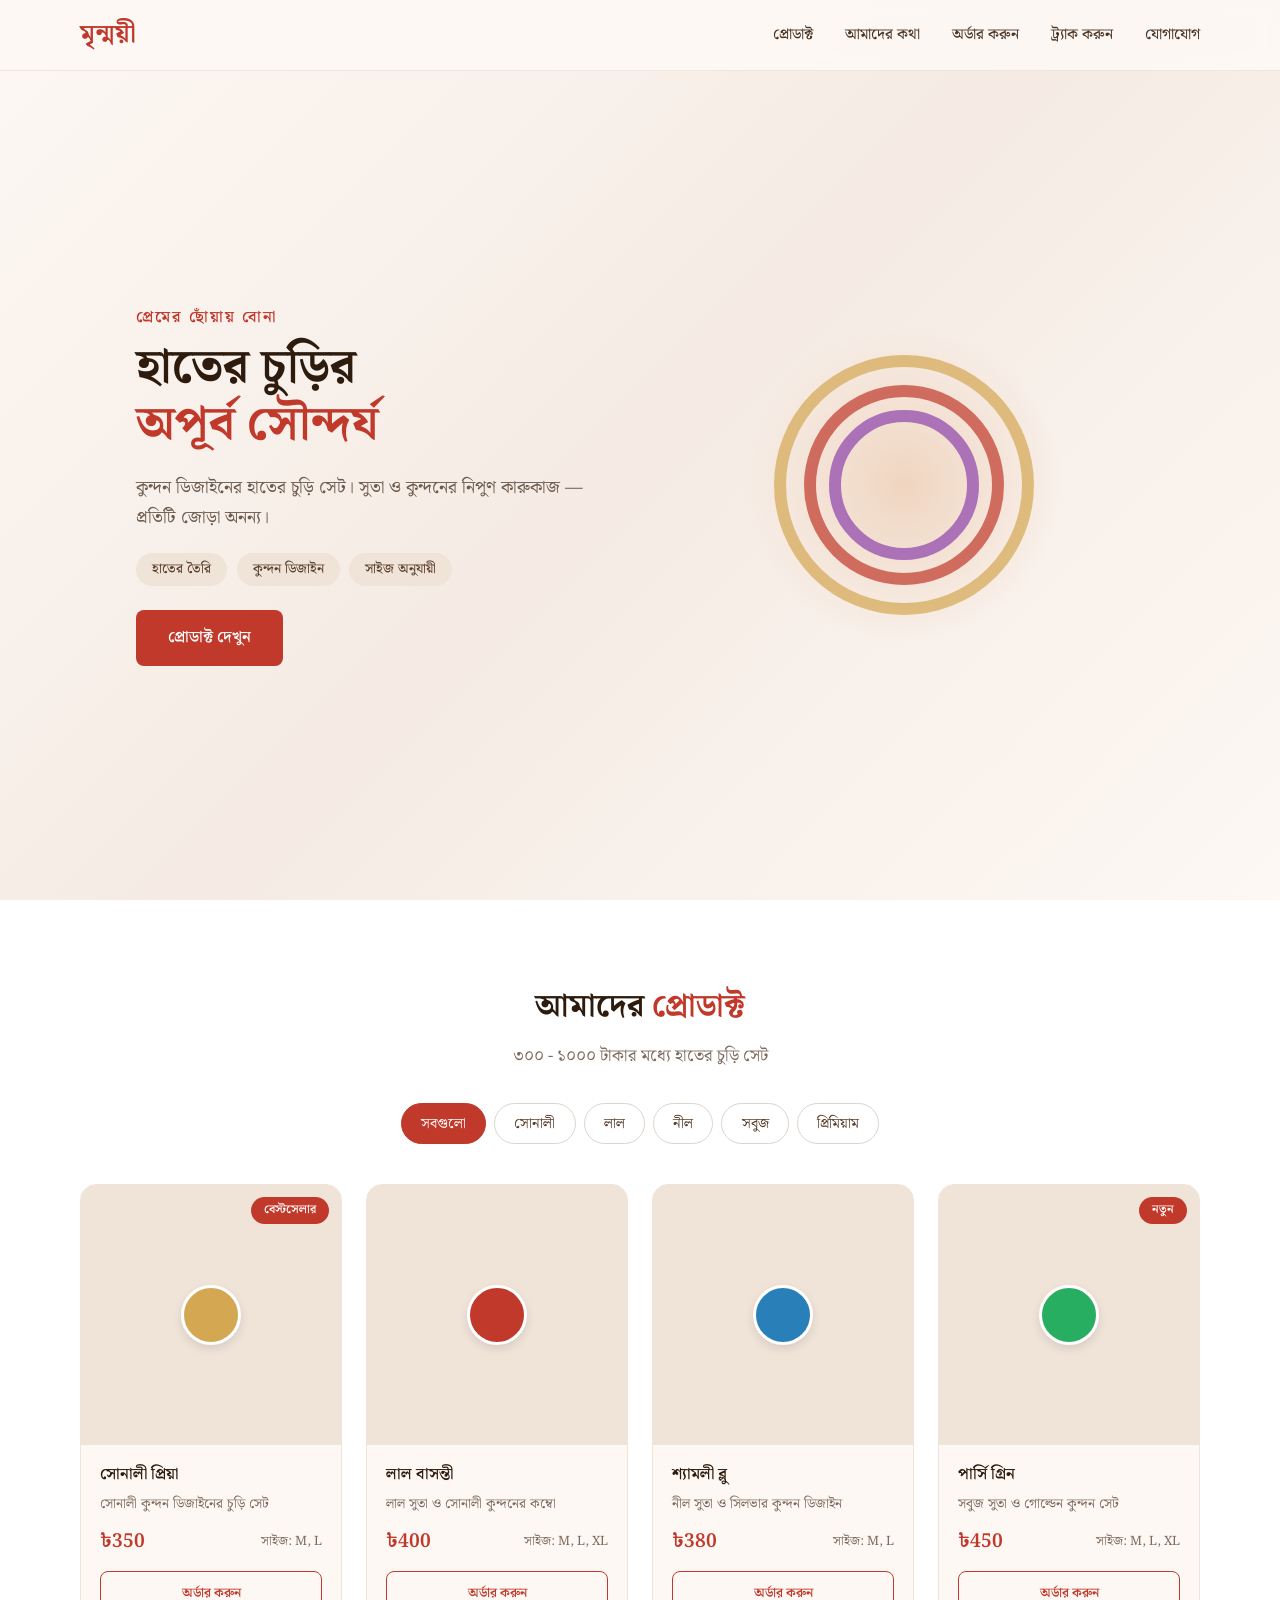
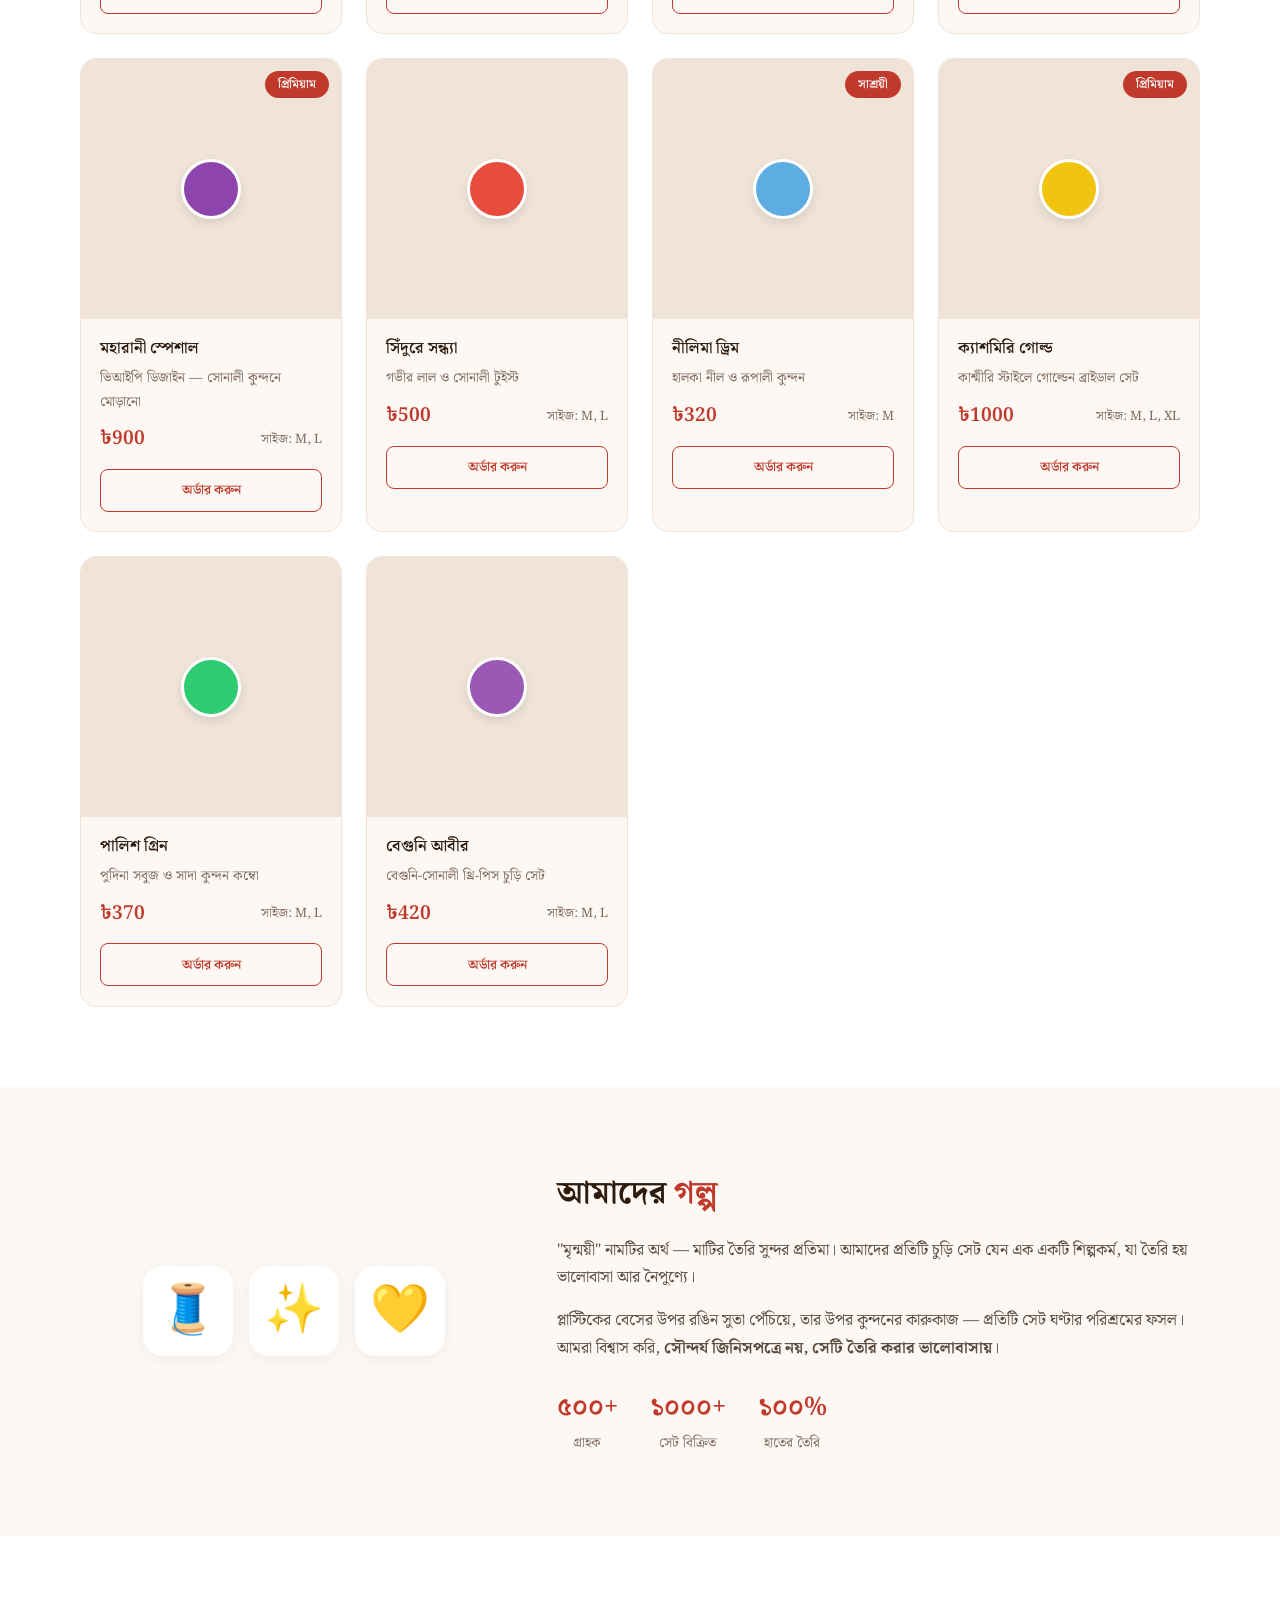
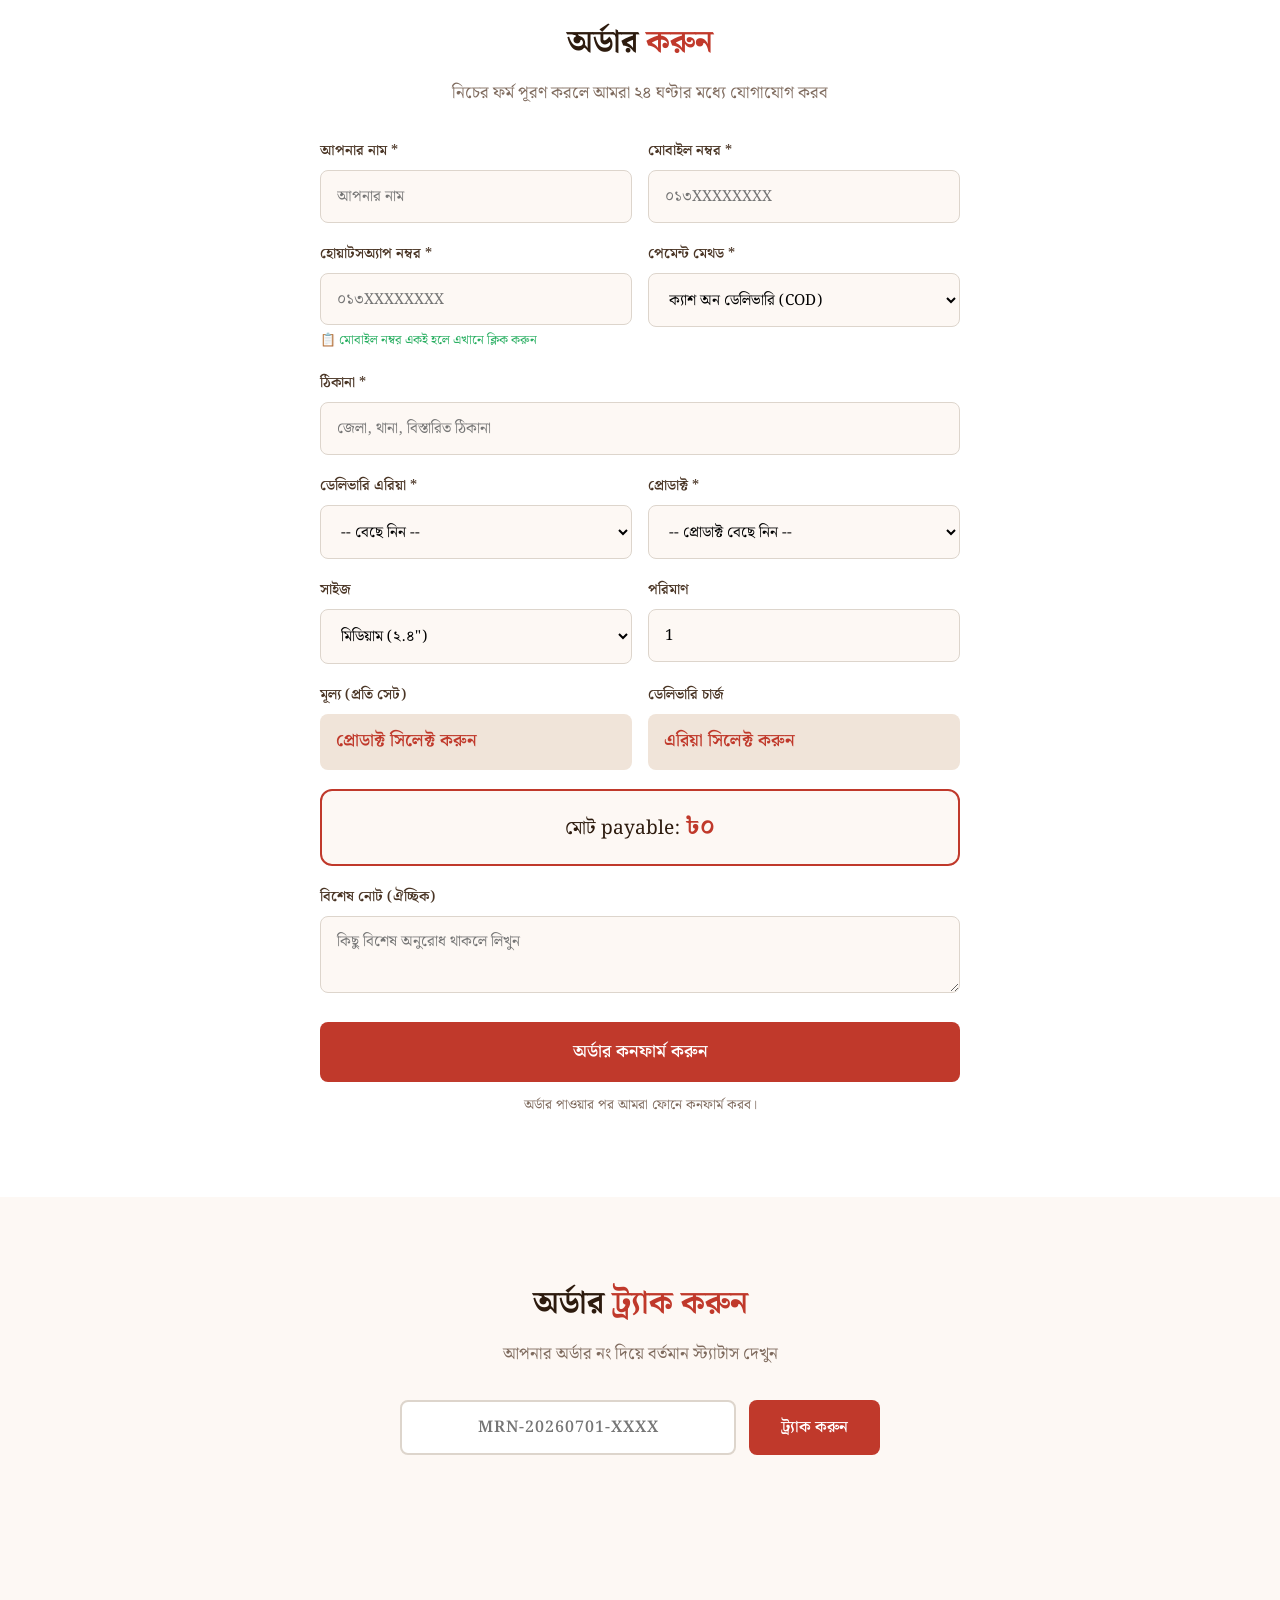
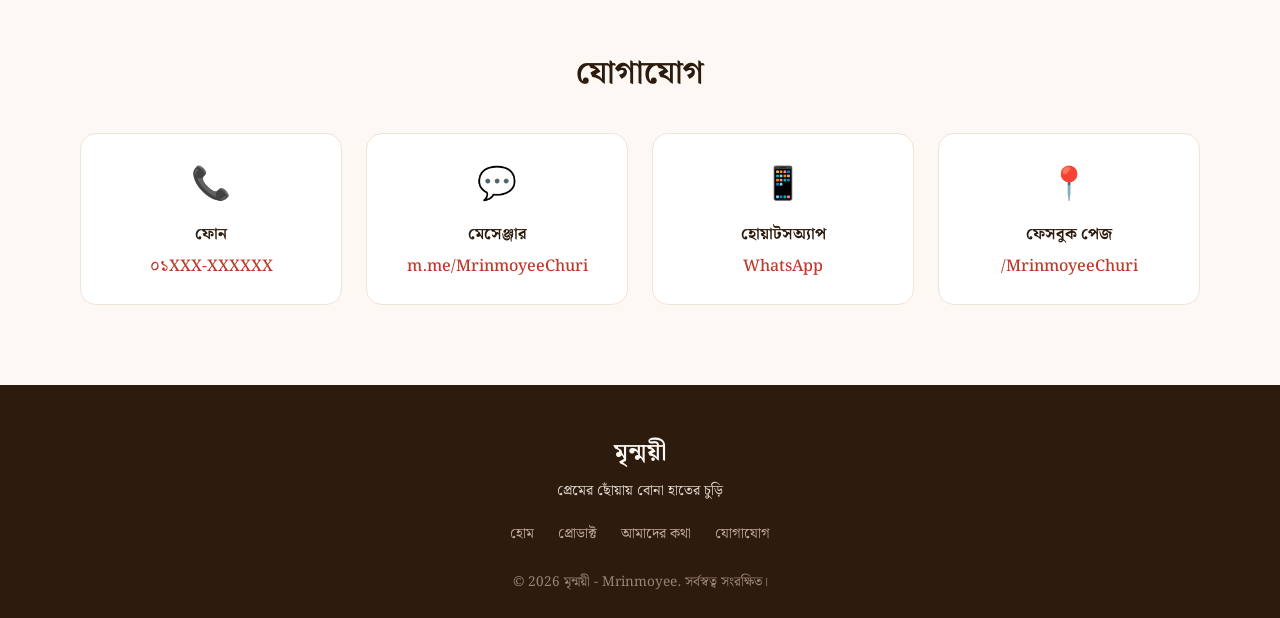
==== index.html @ a320ee28 "update Apps Script URL + tracking feature" ====
<!DOCTYPE html>
<html lang="bn">
<head>
    <meta charset="UTF-8" />
    <meta name="viewport" content="width=device-width, initial-scale=1.0" />
    <title>মৃন্ময়ী - Mrinmoyee | হাতের চুড়ির সৌন্দর্য</title>
    <meta name="description" content="মৃন্ময়ী - প্রেমের ছোঁয়ায় বোনা হাতের চুড়ি। কুন্দন ডিজাইনের হাতের চুড়ি সেট কিনুন ৩০০-১০০০ টাকায়।" />
    <link rel="preconnect" href="https://fonts.googleapis.com" />
    <link href="https://fonts.googleapis.com/css2?family=Noto+Serif+Bengali:wght@400;600;700&family=Inter:wght@400;500;600&display=swap" rel="stylesheet" />
    <link rel="stylesheet" href="style.css" />
    <!-- Facebook Pixel Code -->
    <script>
    !function(f,b,e,v,n,t,s)
    {if(f.fbq)return;n=f.fbq=function(){n.callMethod?
    n.callMethod.apply(n,arguments):n.queue.push(arguments)};
    if(!f._fbq)f._fbq=n;n.push=n;n.loaded=!0;n.version='2.0';
    n.queue=[];t=b.createElement(e);t.async=!0;
    t.src=v;s=b.getElementsByTagName(e)[0];
    s.parentNode.insertBefore(t,s)}(window, document,'script',
    'https://connect.facebook.net/en_US/fbevents.js');
    fbq('init', 'YOUR_PIXEL_ID_here');
    fbq('track', 'PageView');
    </script>
    <noscript><img height="1" width="1" style="display:none"
    src="https://www.facebook.com/tr?id=YOUR_PIXEL_ID_here&ev=PageView&noscript=1"
    /></noscript>
    <!-- End Facebook Pixel Code -->
</head>
<body>

    <!-- Messenger Chat Plugin -->
    <div id="fb-root"></div>
    <script>
    window.fbAsyncInit = function() {
        FB.init({ xfbml: true, version: 'v18.0' });
    };
    (function(d, s, id) {
        var js, fjs = d.getElementsByTagName(s)[0];
        if (d.getElementById(id)) return;
        js = d.createElement(s); js.id = id;
        js.src = 'https://connect.facebook.net/bn_BD/sdk/xfbml.customerchat.js';
        fjs.parentNode.insertBefore(js, fjs);
    }(document, 'script', 'facebook-jssdk'));
    </script>
    <div class="fb-customerchat" attribution="page_inbox" page_id="YOUR_PAGE_ID"></div>

    <!-- Navbar -->
    <nav class="navbar">
        <div class="container nav-inner">
            <a href="#" class="logo">মৃন্ময়ী</a>
            <button class="hamburger" id="hamburger" aria-label="মেনু">
                <span></span><span></span><span></span>
            </button>
            <ul class="nav-links" id="navLinks">
                <li><a href="#products">প্রোডাক্ট</a></li>
                <li><a href="#about">আমাদের কথা</a></li>
                <li><a href="#order-form">অর্ডার করুন</a></li>
                <li><a href="#track-order">ট্র্যাক করুন</a></li>
                <li><a href="#contact">যোগাযোগ</a></li>
            </ul>
        </div>
    </nav>

    <!-- Hero -->
    <section class="hero" id="home">
        <div class="hero-overlay"></div>
        <div class="container hero-content">
            <div class="hero-text">
                <p class="hero-tagline">প্রেমের ছোঁয়ায় বোনা</p>
                <h1>হাতের চুড়ির <br/><span class="hero-highlight">অপূর্ব সৌন্দর্য</span></h1>
                <p class="hero-desc">কুন্দন ডিজাইনের হাতের চুড়ি সেট। সুতা ও কুন্দনের নিপুণ কারুকাজ — প্রতিটি জোড়া অনন্য।</p>
                <div class="hero-badges">
                    <span>হাতের তৈরি</span>
                    <span>কুন্দন ডিজাইন</span>
                    <span>সাইজ অনুযায়ী</span>
                </div>
                <a href="#products" class="btn btn-primary">প্রোডাক্ট দেখুন</a>
            </div>
            <div class="hero-visual">
                <div class="hero-circle"></div>
                <div class="hero-bangle b1"></div>
                <div class="hero-bangle b2"></div>
                <div class="hero-bangle b3"></div>
            </div>
        </div>
    </section>

    <!-- Products -->
    <section class="products" id="products">
        <div class="container">
            <h2 class="section-title">আমাদের <span>প্রোডাক্ট</span></h2>
            <p class="section-sub">৩০০ - ১০০০ টাকার মধ্যে হাতের চুড়ি সেট</p>
            <div class="filter-bar">
                <button class="filter-btn active" data-filter="all">সবগুলো</button>
                <button class="filter-btn" data-filter="golden">সোনালী</button>
                <button class="filter-btn" data-filter="red">লাল</button>
                <button class="filter-btn" data-filter="blue">নীল</button>
                <button class="filter-btn" data-filter="green">সবুজ</button>
                <button class="filter-btn" data-filter="premium">প্রিমিয়াম</button>
            </div>
            <div class="product-grid" id="productGrid"></div>
        </div>
    </section>

    <!-- About -->
    <section class="about" id="about">
        <div class="container about-grid">
            <div class="about-visual">
                <div class="about-icon">🧵</div>
                <div class="about-icon">✨</div>
                <div class="about-icon">💛</div>
            </div>
            <div class="about-text">
                <h2>আমাদের <span>গল্প</span></h2>
                <p>"মৃন্ময়ী" নামটির অর্থ — মাটির তৈরি সুন্দর প্রতিমা। আমাদের প্রতিটি চুড়ি সেট যেন এক একটি শিল্পকর্ম, যা তৈরি হয় ভালোবাসা আর নৈপুণ্যে।</p>
                <p>প্লাস্টিকের বেসের উপর রঙিন সুতা পেঁচিয়ে, তার উপর কুন্দনের কারুকাজ — প্রতিটি সেট ঘণ্টার পরিশ্রমের ফসল। আমরা বিশ্বাস করি, <strong>সৌন্দর্য জিনিসপত্রে নয়, সেটি তৈরি করার ভালোবাসায়</strong>।</p>
                <div class="about-stats">
                    <div><strong>৫০০+</strong><span>গ্রাহক</span></div>
                    <div><strong>১০০০+</strong><span>সেট বিক্রিত</span></div>
                    <div><strong>১০০%</strong><span>হাতের তৈরি</span></div>
                </div>
            </div>
        </div>
    </section>

    <!-- Order Form -->
    <section class="order-section" id="order-form">
        <div class="container">
            <h2 class="section-title">অর্ডার <span>করুন</span></h2>
            <p class="section-sub">নিচের ফর্ম পূরণ করলে আমরা ২৪ ঘণ্টার মধ্যে যোগাযোগ করব</p>
            <form class="order-form" id="orderForm" action="https://script.google.com/macros/s/AKfycbyaxDzrZnY7N5f27Mqm5YQY_dQD-KlZMIHpm9FB6z0pO5j9UDtBl3r9q7NPRZ4-aybv/exec" method="GET">
                <div class="form-row">
                    <div class="form-group">
                        <label>আপনার নাম *</label>
                        <input type="text" name="name" required placeholder="আপনার নাম" />
                    </div>
                    <div class="form-group">
                        <label>মোবাইল নম্বর *</label>
                        <input type="tel" name="phone" required placeholder="০১৩XXXXXXXX" pattern="01[0-9]{9}" title="০১ দিয়ে শুরু ১১ ডিজিটের নম্বর দিন" />
                    </div>
                </div>
                <div class="form-row">
                    <div class="form-group">
                        <label>হোয়াটসঅ্যাপ নম্বর *</label>
                        <input type="tel" name="whatsapp" id="whatsappInput" required placeholder="০১৩XXXXXXXX" pattern="01[0-9]{9}" title="০১ দিয়ে শুরু ১১ ডিজিটের নম্বর দিন" />
                        <small class="whatsapp-helper" onclick="copyMobileToWhatsApp()">📋 মোবাইল নম্বর একই হলে এখানে ক্লিক করুন</small>
                    </div>
                    <div class="form-group">
                        <label>পেমেন্ট মেথড *</label>
                        <select name="payment_method" required>
                            <option value="ক্যাশ অন ডেলিভারি (COD)">ক্যাশ অন ডেলিভারি (COD)</option>
                            <option value="প্রিপেইড (Prepaid)">প্রিপেইড (Prepaid)</option>
                        </select>
                    </div>
                </div>
                <div class="form-group">
                    <label>ঠিকানা *</label>
                    <input type="text" name="address" required placeholder="জেলা, থানা, বিস্তারিত ঠিকানা" />
                </div>
                <div class="form-row">
                    <div class="form-group">
                        <label>ডেলিভারি এরিয়া *</label>
                        <select name="delivery_area" id="deliveryArea" required onchange="calcTotal()">
                            <option value="">-- বেছে নিন --</option>
                            <option value="উপশহর থেকে পিকআপ">উপশহর থেকে পিকআপ — ফ্রি</option>
                            <option value="বগুড়া শহর হোম ডেলিভারি">বগুড়া শহর হোম ডেলিভারি — ৫০৳ (আপাতত ফ্রি)</option>
                            <option value="ঢাকার ভিতরে">ঢাকার ভিতরে — ১০০৳</option>
                            <option value="ঢাকার বাইরে/সারা দেশ">ঢাকার বাইরে/সারা দেশ — ১৫০৳</option>
                        </select>
                    </div>
                    <div class="form-group">
                        <label>প্রোডাক্ট *</label>
                        <select name="product" id="productSelect" required>
                            <option value="">-- প্রোডাক্ট বেছে নিন --</option>
                        </select>
                    </div>
                </div>
                <div class="form-row">
                    <div class="form-group form-group-half">
                        <label>সাইজ</label>
                        <select name="size">
                            <option value="মিডিয়াম (২.৪ ইঞ্চি)">মিডিয়াম (২.৪")</option>
                            <option value="লার্জ (২.৬ ইঞ্চি)">লার্জ (২.৬")</option>
                            <option value="এক্সট্রা লার্জ (২.৮ ইঞ্চি)">XL (২.৮")</option>
                        </select>
                    </div>
                    <div class="form-group form-group-half">
                        <label>পরিমাণ</label>
                        <input type="number" name="quantity" id="quantityInput" value="1" min="1" max="20" oninput="calcTotal()" />
                    </div>
                </div>
                <div class="form-row form-price-row">
                    <div class="form-group">
                        <label>মূল্য (প্রতি সেট)</label>
                        <div class="price-display" id="priceDisplay">প্রোডাক্ট সিলেক্ট করুন</div>
                        <input type="hidden" name="price" id="priceInput" value="0" />
                    </div>
                    <div class="form-group">
                        <label>ডেলিভারি চার্জ</label>
                        <div class="price-display" id="deliveryChargeDisplay">এরিয়া সিলেক্ট করুন</div>
                        <input type="hidden" name="delivery_charge" id="deliveryChargeInput" value="0" />
                    </div>
                </div>
                <input type="hidden" name="discount" id="discountInput" value="0" />
                <div class="total-box" id="totalBox">
                    <span>মোট payable: </span>
                    <strong id="totalAmount">৳০</strong>
                </div>
                <input type="hidden" name="total" id="totalInput" value="0" />
                <div class="form-group">
                    <label>বিশেষ নোট (ঐচ্ছিক)</label>
                    <textarea name="note" rows="2" placeholder="কিছু বিশেষ অনুরোধ থাকলে লিখুন"></textarea>
                </div>
                <input type="hidden" name="order_id" id="orderIdInput" value="" />
                <button type="submit" class="btn btn-primary btn-submit">অর্ডার কনফার্ম করুন</button>
                <p class="form-note">অর্ডার পাওয়ার পর আমরা ফোনে কনফার্ম করব।</p>
            </form>
            <div class="order-success" id="orderSuccess" style="display:none;">
                <div class="success-icon">✅</div>
                <h3>অর্ডার সফল হয়েছে!</h3>
                <p>আপনার ট্র্যাকিং নং: <strong id="orderTrackingNumber" style="font-size:1.3rem;color:#c0392b;"></strong></p>
                <p>আমরা খুব শীঘ্রই আপনার সাথে যোগাযোগ করব।</p>
                <button class="btn btn-outline" onclick="resetOrder()" style="margin-top:1rem;">🛒 আরেকটি অর্ডার করুন</button>
            </div>
        </div>
    </section>

    <!-- Track Order -->
    <section class="track-section" id="track-order">
        <div class="container">
            <h2 class="section-title">অর্ডার <span>ট্র্যাক করুন</span></h2>
            <p class="section-sub">আপনার অর্ডার নং দিয়ে বর্তমান স্ট্যাটাস দেখুন</p>
            <div class="track-form">
                <input type="text" id="trackOrderInput" placeholder="MRN-20260701-XXXX" />
                <button class="btn btn-primary" onclick="trackOrder()">ট্র্যাক করুন</button>
            </div>
            <div id="trackResult" class="track-result" style="display:none;"></div>
        </div>
    </section>

    <!-- Contact -->
    <section class="contact" id="contact">
        <div class="container">
            <h2 class="section-title">যোগাযোগ</h2>
            <div class="contact-grid">
                <div class="contact-card">
                    <div class="contact-icon">📞</div>
                    <h4>ফোন</h4>
                    <a href="tel:+8801XXXXXXXXX">০১XXX-XXXXXX</a>
                </div>
                <div class="contact-card">
                    <div class="contact-icon">💬</div>
                    <h4>মেসেঞ্জার</h4>
                    <a href="https://m.me/MrinmoyeeChuri" target="_blank">m.me/MrinmoyeeChuri</a>
                </div>
                <div class="contact-card">
                    <div class="contact-icon">📱</div>
                    <h4>হোয়াটসঅ্যাপ</h4>
                    <a href="https://wa.me/8801XXXXXXXXX" target="_blank">WhatsApp</a>
                </div>
                <div class="contact-card">
                    <div class="contact-icon">📍</div>
                    <h4>ফেসবুক পেজ</h4>
                    <a href="https://facebook.com/MrinmoyeeChuri" target="_blank">/MrinmoyeeChuri</a>
                </div>
            </div>
        </div>
    </section>

    <!-- Footer -->
    <footer class="footer">
        <div class="container footer-inner">
            <div class="footer-brand">
                <h3>মৃন্ময়ী</h3>
                <p>প্রেমের ছোঁয়ায় বোনা হাতের চুড়ি</p>
            </div>
            <div class="footer-links">
                <a href="#home">হোম</a>
                <a href="#products">প্রোডাক্ট</a>
                <a href="#about">আমাদের কথা</a>
                <a href="#contact">যোগাযোগ</a>
            </div>
            <p class="footer-copy">&copy; 2026 মৃন্ময়ী - Mrinmoyee. সর্বস্বত্ব সংরক্ষিত।</p>
        </div>
    </footer>

    <script src="script.js"></script>
</body>
</html>
---- style.css ----
/* ========== Reset & Base ========== */
*, *::before, *::after { box-sizing: border-box; margin: 0; padding: 0; }
html { scroll-behavior: smooth; }
body {
    font-family: 'Noto Serif Bengali', 'Inter', sans-serif;
    background: #fdf8f4;
    color: #2d1b0e;
    line-height: 1.7;
    overflow-x: hidden;
}
a { text-decoration: none; color: inherit; }
img { max-width: 100%; display: block; }
ul { list-style: none; }
.container { max-width: 1160px; margin: 0 auto; padding: 0 20px; }
.section-title {
    font-size: 2rem;
    text-align: center;
    margin-bottom: 0.5rem;
}
.section-title span { color: #c0392b; }
.section-sub {
    text-align: center;
    color: #7f6b5e;
    margin-bottom: 2rem;
    font-size: 1.05rem;
}

/* ========== Navbar ========== */
.navbar {
    position: fixed;
    top: 0; left: 0; right: 0;
    background: rgba(253, 248, 244, 0.95);
    backdrop-filter: blur(10px);
    z-index: 1000;
    border-bottom: 1px solid #eee5dd;
}
.nav-inner {
    display: flex;
    justify-content: space-between;
    align-items: center;
    height: 70px;
}
.logo {
    font-size: 1.6rem;
    font-weight: 700;
    color: #c0392b;
}
.nav-links { display: flex; gap: 2rem; }
.nav-links a {
    font-size: 0.95rem;
    font-weight: 500;
    color: #4a3525;
    transition: color 0.3s;
}
.nav-links a:hover { color: #c0392b; }
.hamburger {
    display: none;
    background: none;
    border: none;
    cursor: pointer;
    padding: 5px;
}
.hamburger span {
    display: block;
    width: 25px;
    height: 2px;
    background: #2d1b0e;
    margin: 5px 0;
    transition: 0.3s;
}

/* ========== Hero ========== */
.hero {
    min-height: 100vh;
    display: flex;
    align-items: center;
    padding-top: 70px;
    position: relative;
    overflow: hidden;
    background: linear-gradient(135deg, #fdf8f4 0%, #f5ebe4 50%, #fdf8f4 100%);
}
.hero-overlay { display: none; }
.hero-content {
    display: grid;
    grid-template-columns: 1fr 1fr;
    gap: 3rem;
    align-items: center;
    position: relative;
    z-index: 2;
}
.hero-tagline {
    font-size: 1rem;
    color: #c0392b;
    letter-spacing: 2px;
    text-transform: uppercase;
    font-weight: 600;
    margin-bottom: 0.5rem;
}
.hero-text h1 {
    font-size: 3rem;
    line-height: 1.2;
    font-weight: 700;
}
.hero-highlight { color: #c0392b; }
.hero-desc {
    font-size: 1.1rem;
    color: #6b5a4d;
    margin: 1.2rem 0;
    max-width: 480px;
}
.hero-badges {
    display: flex;
    flex-wrap: wrap;
    gap: 0.6rem;
    margin-bottom: 1.5rem;
}
.hero-badges span {
    background: #f0e4d9;
    padding: 0.3rem 1rem;
    border-radius: 50px;
    font-size: 0.85rem;
    font-weight: 500;
    color: #5a3e2b;
}
/* Hero Visual */
.hero-visual {
    position: relative;
    height: 450px;
    display: flex;
    align-items: center;
    justify-content: center;
}
.hero-circle {
    position: absolute;
    width: 320px; height: 320px;
    border-radius: 50%;
    background: radial-gradient(circle, #f0d5c0 0%, transparent 70%);
    animation: pulse 3s ease-in-out infinite;
}
@keyframes pulse {
    0%, 100% { transform: scale(1); opacity: 0.6; }
    50% { transform: scale(1.08); opacity: 0.9; }
}
.hero-bangle {
    position: absolute;
    border-radius: 50%;
    border: 12px solid;
    opacity: 0.7;
}
.b1 {
    width: 200px; height: 200px;
    border-color: #c0392b;
    animation: floatBangle 6s ease-in-out infinite;
}
.b2 {
    width: 260px; height: 260px;
    border-color: #d4a853;
    animation: floatBangle 8s ease-in-out infinite reverse;
}
.b3 {
    width: 150px; height: 150px;
    border-color: #8e44ad;
    animation: floatBangle 5s ease-in-out infinite 1s;
}
@keyframes floatBangle {
    0%, 100% { transform: translateY(0) rotate(0deg); }
    50% { transform: translateY(-20px) rotate(10deg); }
}

/* ========== Buttons ========== */
.btn {
    display: inline-block;
    padding: 0.9rem 2rem;
    border-radius: 8px;
    font-weight: 600;
    font-size: 1rem;
    cursor: pointer;
    transition: all 0.3s;
    border: none;
    font-family: inherit;
}
.btn-primary {
    background: #c0392b;
    color: #fff;
}
.btn-primary:hover {
    background: #a93226;
    transform: translateY(-2px);
    box-shadow: 0 6px 20px rgba(192, 57, 43, 0.3);
}
.btn-outline {
    background: transparent;
    color: #c0392b;
    border: 2px solid #c0392b;
}
.btn-outline:hover {
    background: #c0392b;
    color: #fff;
}

/* ========== Products ========== */
.products {
    padding: 5rem 0;
    background: #fff;
}
.filter-bar {
    display: flex;
    flex-wrap: wrap;
    justify-content: center;
    gap: 0.5rem;
    margin-bottom: 2.5rem;
}
.filter-btn {
    padding: 0.5rem 1.2rem;
    border-radius: 50px;
    border: 1px solid #ddd5cc;
    background: #fff;
    cursor: pointer;
    font-family: inherit;
    font-size: 0.9rem;
    transition: all 0.3s;
    color: #5a3e2b;
}
.filter-btn:hover, .filter-btn.active {
    background: #c0392b;
    color: #fff;
    border-color: #c0392b;
}
.product-grid {
    display: grid;
    grid-template-columns: repeat(auto-fill, minmax(240px, 1fr));
    gap: 1.5rem;
}
.product-card {
    background: #fdf8f4;
    border-radius: 16px;
    overflow: hidden;
    transition: all 0.4s;
    border: 1px solid #f0e4d9;
}
.product-card:hover {
    transform: translateY(-6px);
    box-shadow: 0 12px 30px rgba(45, 27, 14, 0.1);
}
.product-img {
    width: 100%;
    aspect-ratio: 1;
    background: #f0e4d9;
    display: flex;
    align-items: center;
    justify-content: center;
    font-size: 4rem;
    position: relative;
    overflow: hidden;
}
.product-img .color-dot {
    width: 60px;
    height: 60px;
    border-radius: 50%;
    border: 3px solid #fff;
    box-shadow: 0 4px 10px rgba(0,0,0,0.1);
}
.product-tag {
    position: absolute;
    top: 12px;
    right: 12px;
    background: #c0392b;
    color: #fff;
    padding: 0.2rem 0.8rem;
    border-radius: 50px;
    font-size: 0.75rem;
    font-weight: 600;
}
.product-info {
    padding: 1rem 1.2rem 1.2rem;
}
.product-name {
    font-size: 1rem;
    font-weight: 600;
    margin-bottom: 0.3rem;
}
.product-desc {
    font-size: 0.85rem;
    color: #7f6b5e;
    margin-bottom: 0.6rem;
}
.product-meta {
    display: flex;
    justify-content: space-between;
    align-items: center;
}
.product-price {
    font-size: 1.2rem;
    font-weight: 700;
    color: #c0392b;
}
.product-size {
    font-size: 0.8rem;
    color: #7f6b5e;
}
.order-now-btn {
    margin-top: 0.8rem;
    width: 100%;
    padding: 0.6rem;
    background: transparent;
    border: 1px solid #c0392b;
    color: #c0392b;
    border-radius: 8px;
    cursor: pointer;
    font-family: inherit;
    font-weight: 600;
    transition: all 0.3s;
}
.order-now-btn:hover {
    background: #c0392b;
    color: #fff;
}

/* ========== About ========== */
.about {
    padding: 5rem 0;
    background: #fdf8f4;
}
.about-grid {
    display: grid;
    grid-template-columns: 1fr 1.5fr;
    gap: 3rem;
    align-items: center;
}
.about-visual {
    display: flex;
    flex-wrap: wrap;
    gap: 1rem;
    justify-content: center;
}
.about-icon {
    font-size: 3rem;
    width: 90px;
    height: 90px;
    background: #fff;
    border-radius: 20px;
    display: flex;
    align-items: center;
    justify-content: center;
    box-shadow: 0 4px 15px rgba(0,0,0,0.05);
}
.about-text h2 { font-size: 2rem; margin-bottom: 1rem; }
.about-text h2 span { color: #c0392b; }
.about-text p { margin-bottom: 1rem; color: #5a4a3d; }
.about-stats {
    display: flex;
    gap: 2rem;
    margin-top: 1.5rem;
}
.about-stats div { text-align: center; }
.about-stats strong {
    display: block;
    font-size: 1.6rem;
    color: #c0392b;
}
.about-stats span {
    font-size: 0.85rem;
    color: #7f6b5e;
}

/* ========== Order Form ========== */
.order-section {
    padding: 5rem 0;
    background: #fff;
}
.order-form {
    max-width: 640px;
    margin: 0 auto;
}
.form-row {
    display: grid;
    grid-template-columns: 1fr 1fr;
    gap: 1rem;
}
.form-group {
    margin-bottom: 1.2rem;
}
.form-group label {
    display: block;
    font-size: 0.9rem;
    font-weight: 600;
    margin-bottom: 0.4rem;
    color: #4a3525;
}
.form-group input,
.form-group select,
.form-group textarea {
    width: 100%;
    padding: 0.8rem 1rem;
    border: 1px solid #ddd5cc;
    border-radius: 8px;
    font-family: inherit;
    font-size: 0.95rem;
    background: #fdf8f4;
    transition: border 0.3s;
}
.form-group input:focus,
.form-group select:focus,
.form-group textarea:focus {
    outline: none;
    border-color: #c0392b;
}
.btn-submit {
    width: 100%;
    padding: 1rem;
    font-size: 1.1rem;
}
.form-price-row { grid-template-columns: 1fr 1fr; }
.price-display {
    padding: 0.8rem 1rem;
    background: #f0e4d9;
    border-radius: 8px;
    font-weight: 600;
    color: #c0392b;
    font-size: 1.1rem;
}
.total-box {
    background: #fdf8f4;
    border: 2px solid #c0392b;
    border-radius: 12px;
    padding: 1rem 1.5rem;
    text-align: center;
    font-size: 1.2rem;
    margin-bottom: 1.2rem;
}
.total-box strong {
    font-size: 1.5rem;
    color: #c0392b;
}
.form-note {
    text-align: center;
    font-size: 0.85rem;
    color: #7f6b5e;
    margin-top: 0.8rem;
}
.order-success {
    max-width: 400px;
    margin: 2rem auto;
    text-align: center;
    padding: 2rem;
    background: #f0faf0;
    border-radius: 16px;
}
.success-icon { font-size: 3rem; margin-bottom: 1rem; }
.whatsapp-helper {
    display: block;
    font-size: 0.8rem;
    color: #27ae60;
    cursor: pointer;
    margin-top: 0.3rem;
    transition: color 0.2s;
}
.whatsapp-helper:hover { color: #1e8449; text-decoration: underline; }

/* ========== Track Order ========== */
.track-section {
    padding: 5rem 0;
    background: #fdf8f4;
}
.track-form {
    display: flex;
    gap: 0.8rem;
    max-width: 480px;
    margin: 0 auto 2rem;
}
.track-form input {
    flex: 1;
    padding: 0.8rem 1rem;
    border: 2px solid #ddd5cc;
    border-radius: 8px;
    font-family: inherit;
    font-size: 1rem;
    background: #fff;
    transition: border 0.3s;
    text-align: center;
    letter-spacing: 1px;
    font-weight: 600;
}
.track-form input:focus {
    outline: none;
    border-color: #c0392b;
}
.track-result {
    max-width: 560px;
    margin: 0 auto;
}
.track-loading {
    text-align: center;
    padding: 2rem;
    font-size: 1.1rem;
    color: #7f6b5e;
}
.track-error {
    text-align: center;
    padding: 1.5rem;
    background: #fdf2f2;
    border: 1px solid #f5c6cb;
    border-radius: 12px;
    color: #c0392b;
    font-weight: 500;
}
.track-card {
    background: #fff;
    border-radius: 16px;
    overflow: hidden;
    border: 2px solid #ddd5cc;
    box-shadow: 0 8px 25px rgba(0,0,0,0.06);
}
.track-header {
    padding: 1.2rem;
    display: flex;
    align-items: center;
    gap: 0.8rem;
    justify-content: center;
}
.track-status-icon {
    font-size: 2rem;
}
.track-status-title {
    font-size: 1.4rem;
    font-weight: 700;
    color: #fff;
}
.track-body {
    padding: 1.5rem;
}
.track-message {
    text-align: center;
    font-size: 1.05rem;
    color: #4a3525;
    margin-bottom: 1.5rem;
    padding-bottom: 1.2rem;
    border-bottom: 1px solid #f0e4d9;
    font-weight: 500;
}
.track-details {
    display: flex;
    flex-direction: column;
    gap: 0.6rem;
}
.track-detail-row {
    display: flex;
    justify-content: space-between;
    align-items: center;
    padding: 0.4rem 0;
    border-bottom: 1px dashed #f0e4d9;
}
.track-detail-row:last-child {
    border-bottom: none;
}
.track-label {
    font-size: 0.9rem;
    color: #7f6b5e;
}
.track-value {
    font-size: 0.95rem;
    font-weight: 600;
    color: #2d1b0e;
    text-align: right;
    max-width: 60%;
}

/* ========== Contact ========== */
.contact {
    padding: 5rem 0;
    background: #fdf8f4;
}
.contact-grid {
    display: grid;
    grid-template-columns: repeat(auto-fill, minmax(220px, 1fr));
    gap: 1.5rem;
    margin-top: 2rem;
}
.contact-card {
    background: #fff;
    padding: 1.5rem;
    border-radius: 16px;
    text-align: center;
    border: 1px solid #f0e4d9;
    transition: all 0.3s;
}
.contact-card:hover {
    transform: translateY(-4px);
    box-shadow: 0 8px 20px rgba(0,0,0,0.06);
}
.contact-icon { font-size: 2rem; margin-bottom: 0.5rem; }
.contact-card h4 { font-size: 1rem; margin-bottom: 0.3rem; }
.contact-card a {
    color: #c0392b;
    font-weight: 500;
}

/* ========== Footer ========== */
.footer {
    background: #2d1b0e;
    color: #ddd5cc;
    padding: 3rem 0 1.5rem;
}
.footer-inner { text-align: center; }
.footer-brand h3 {
    font-size: 1.5rem;
    color: #fdf8f4;
    margin-bottom: 0.3rem;
}
.footer-brand p { font-size: 0.9rem; margin-bottom: 1.2rem; }
.footer-links {
    display: flex;
    justify-content: center;
    gap: 1.5rem;
    margin-bottom: 1.5rem;
}
.footer-links a {
    color: #bfa89a;
    font-size: 0.9rem;
    transition: color 0.3s;
}
.footer-links a:hover { color: #fdf8f4; }
.footer-copy {
    font-size: 0.85rem;
    color: #9a8576;
}

/* ========== Responsive ========== */
@media (max-width: 768px) {
    .hamburger { display: block; }
    .nav-links {
        position: fixed;
        top: 70px; left: 0; right: 0;
        background: rgba(253, 248, 244, 0.98);
        flex-direction: column;
        padding: 1.5rem;
        gap: 1.2rem;
        transform: translateY(-100%);
        opacity: 0;
        transition: all 0.3s;
        pointer-events: none;
        border-bottom: 1px solid #eee5dd;
    }
    .nav-links.open {
        transform: translateY(0);
        opacity: 1;
        pointer-events: all;
    }
    .hero-content {
        grid-template-columns: 1fr;
        text-align: center;
    }
    .hero-text h1 { font-size: 2.2rem; }
    .hero-desc { margin-left: auto; margin-right: auto; }
    .hero-badges { justify-content: center; }
    .hero-visual { height: 300px; }
    .hero-circle { width: 220px; height: 220px; }
    .b1 { width: 150px; height: 150px; }
    .b2 { width: 190px; height: 190px; }
    .b3 { width: 110px; height: 110px; }
    .about-grid {
        grid-template-columns: 1fr;
        text-align: center;
    }
    .about-stats { justify-content: center; }
    .form-row,
    .form-price-row { grid-template-columns: 1fr; }
    .track-form { flex-direction: column; }
    .track-detail-row { flex-direction: column; align-items: flex-start; gap: 0.2rem; }
    .track-value { text-align: left; max-width: 100%; }
    .product-grid { grid-template-columns: repeat(2, 1fr); }
}

@media (max-width: 480px) {
    .product-grid { grid-template-columns: 1fr; }
    .hero-text h1 { font-size: 1.8rem; }
    .section-title { font-size: 1.5rem; }
}
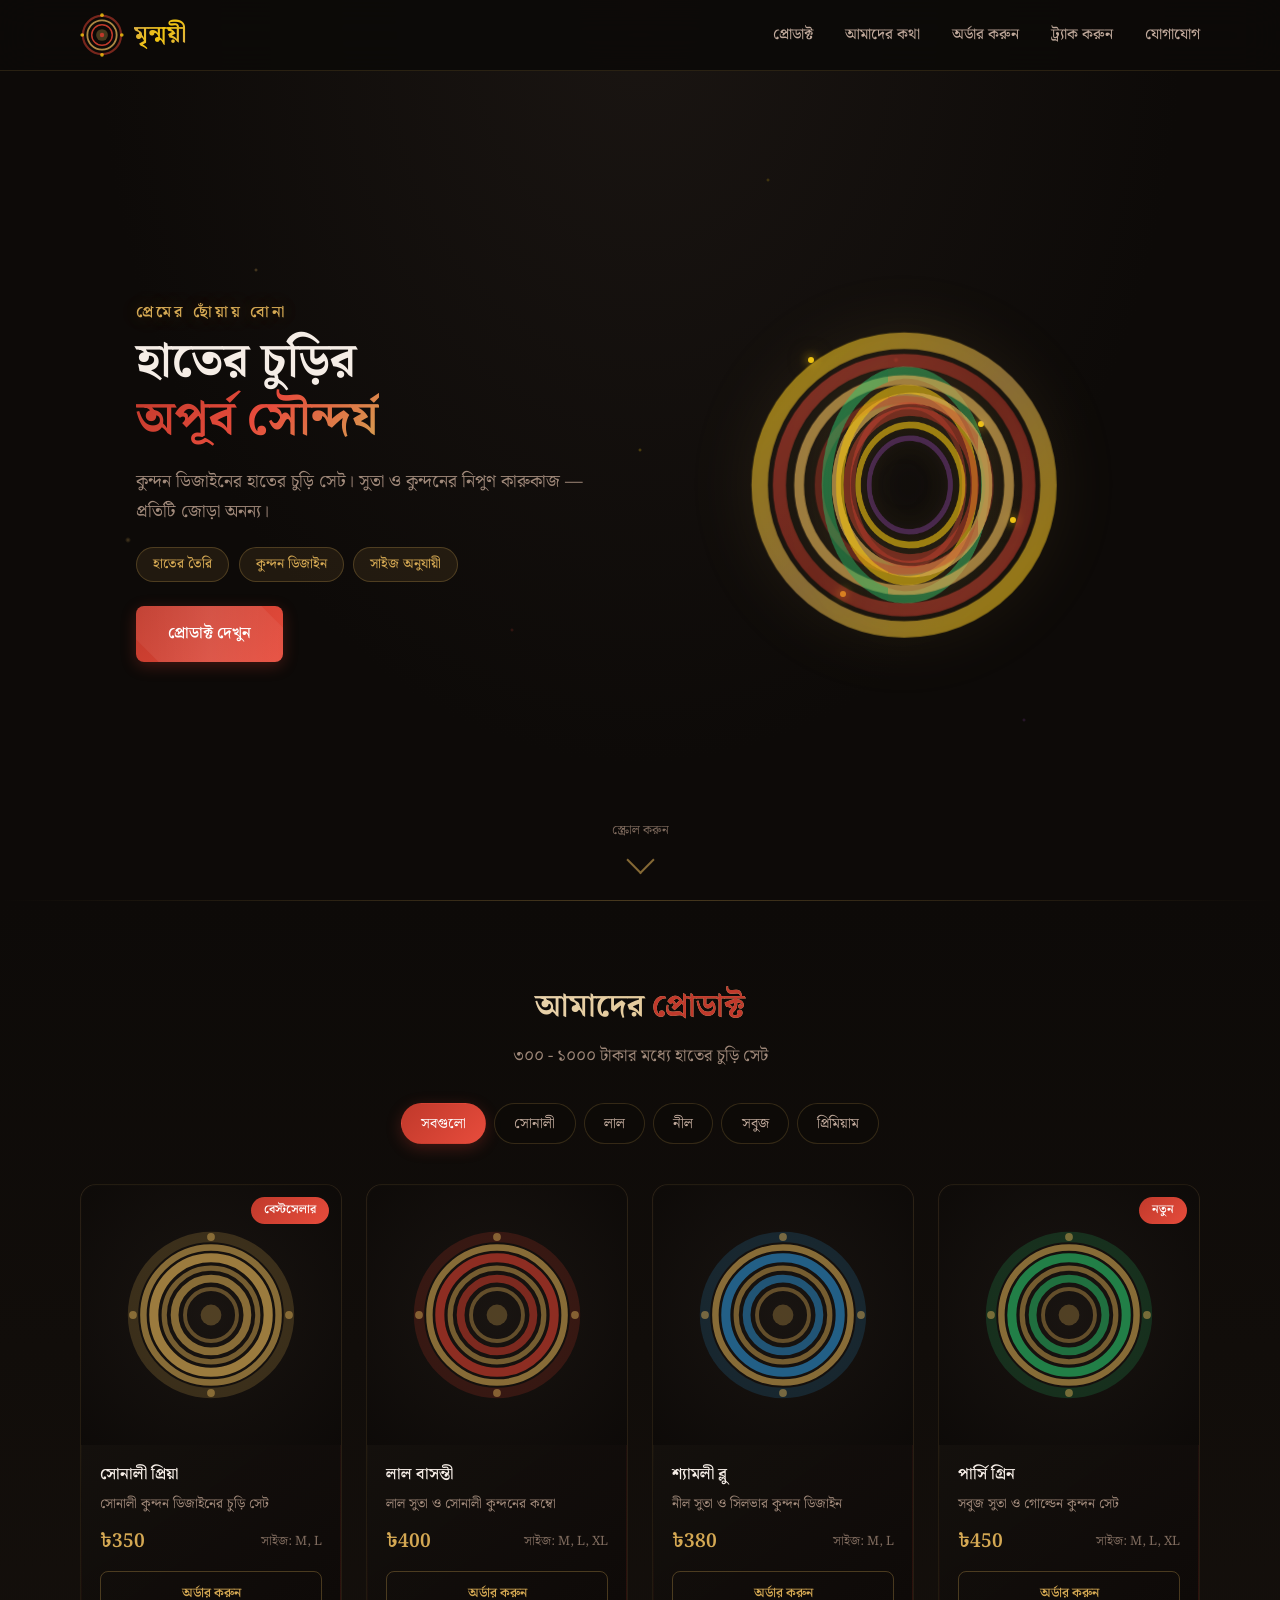
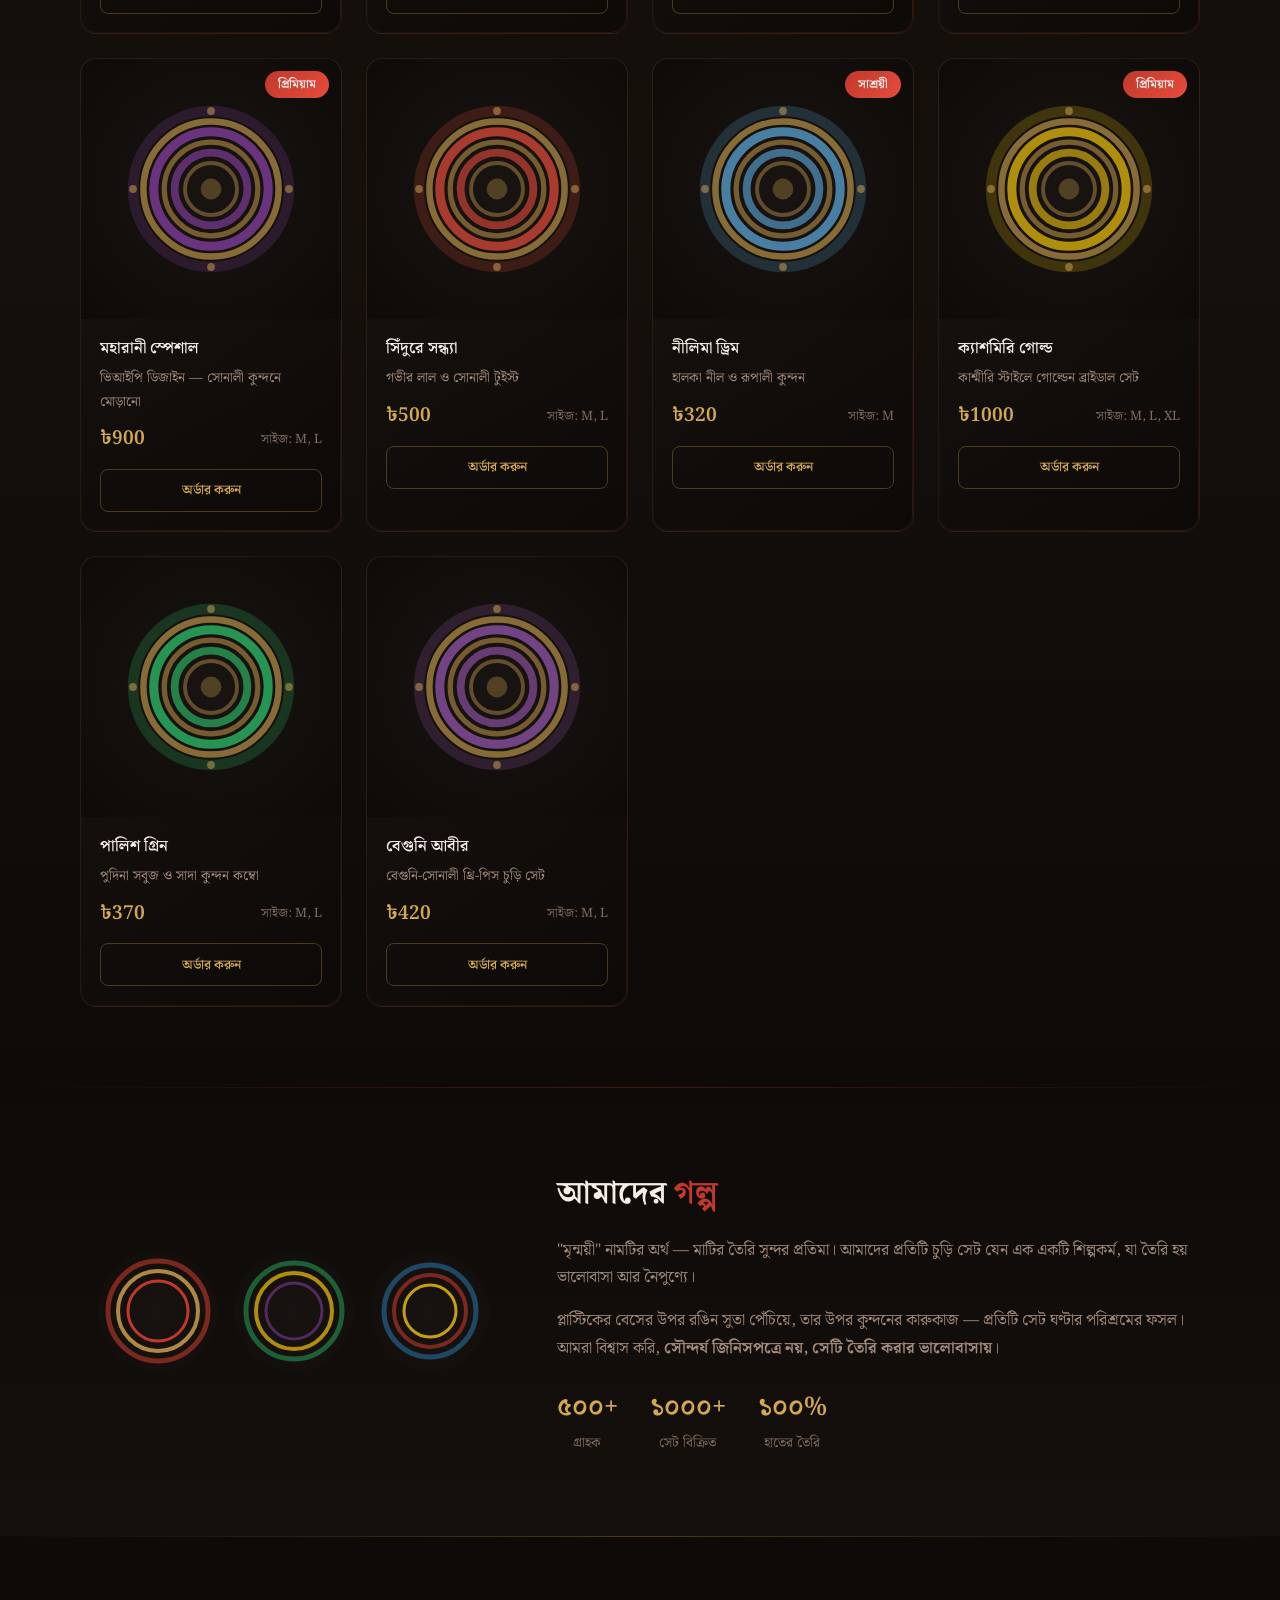
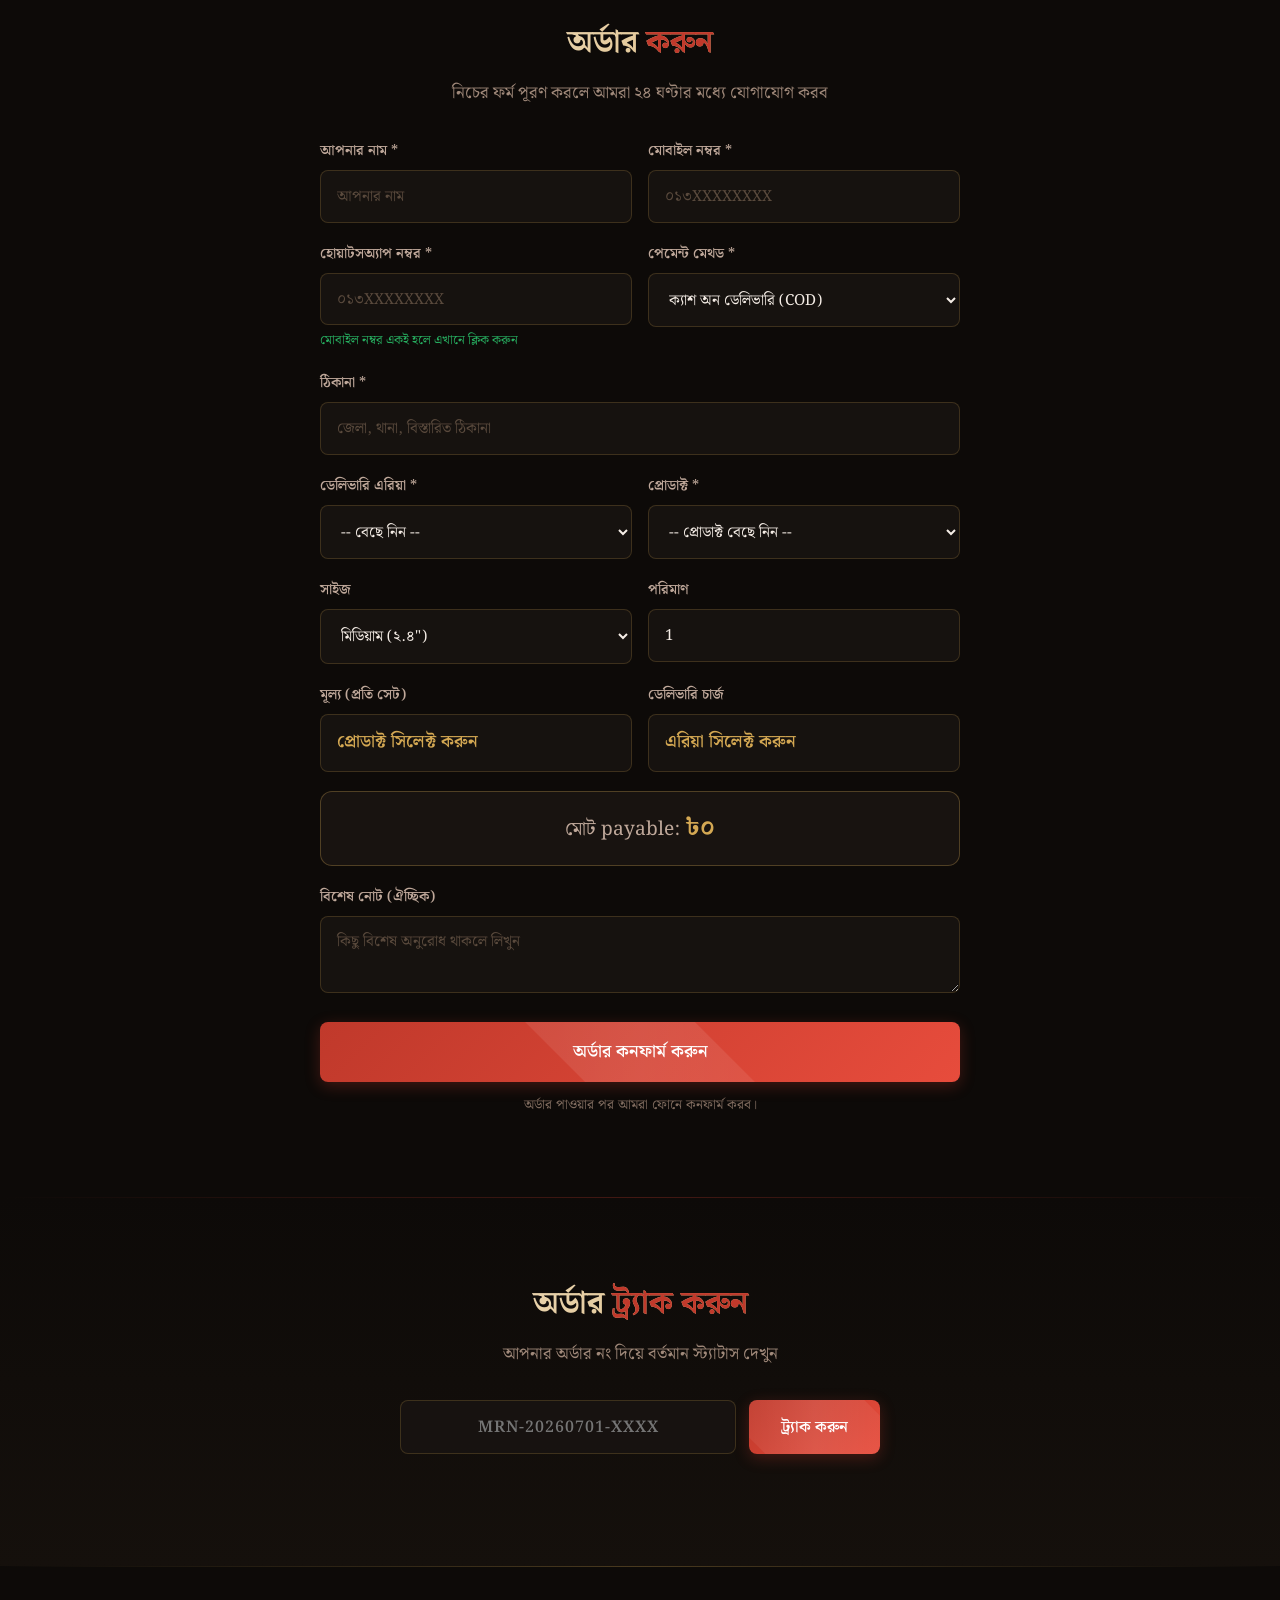
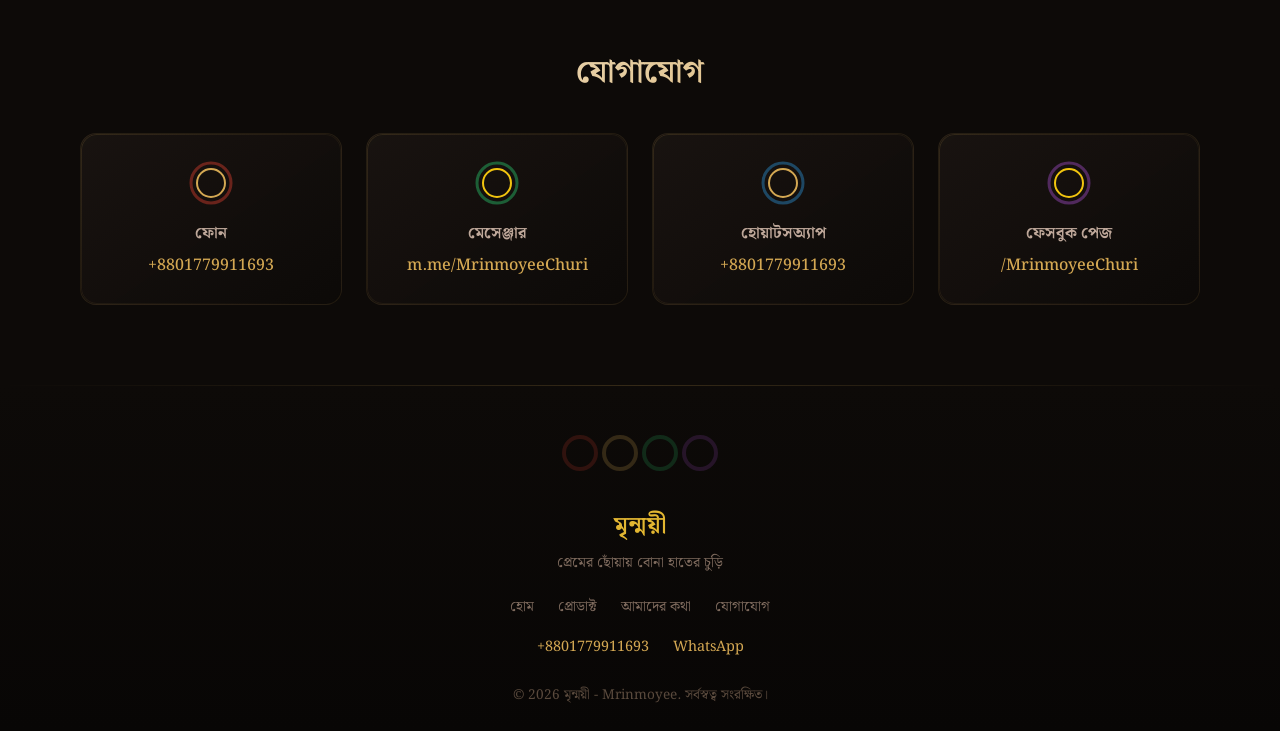
==== commit c1ec7195: "3D bangle theme redesign with SVG art, jewel-tone dark mode, correct phone +8801779911693" ====
--- a/index.html
+++ b/index.html
@@ -8,7 +8,6 @@
     <link rel="preconnect" href="https://fonts.googleapis.com" />
     <link href="https://fonts.googleapis.com/css2?family=Noto+Serif+Bengali:wght@400;600;700&family=Inter:wght@400;500;600&display=swap" rel="stylesheet" />
     <link rel="stylesheet" href="style.css" />
-    <!-- Facebook Pixel Code -->
     <script>
     !function(f,b,e,v,n,t,s)
     {if(f.fbq)return;n=f.fbq=function(){n.callMethod?
@@ -24,16 +23,12 @@
     <noscript><img height="1" width="1" style="display:none"
     src="https://www.facebook.com/tr?id=YOUR_PIXEL_ID_here&ev=PageView&noscript=1"
     /></noscript>
-    <!-- End Facebook Pixel Code -->
 </head>
 <body>
 
-    <!-- Messenger Chat Plugin -->
     <div id="fb-root"></div>
     <script>
-    window.fbAsyncInit = function() {
-        FB.init({ xfbml: true, version: 'v18.0' });
-    };
+    window.fbAsyncInit = function() { FB.init({ xfbml: true, version: 'v18.0' }); };
     (function(d, s, id) {
         var js, fjs = d.getElementsByTagName(s)[0];
         if (d.getElementById(id)) return;
@@ -45,9 +40,24 @@
     <div class="fb-customerchat" attribution="page_inbox" page_id="YOUR_PAGE_ID"></div>
 
     <!-- Navbar -->
-    <nav class="navbar">
+    <nav class="navbar" id="navbar">
         <div class="container nav-inner">
-            <a href="#" class="logo">মৃন্ময়ী</a>
+            <a href="#" class="logo">
+                <span class="logo-icon">
+                    <svg viewBox="0 0 60 60" width="44" height="44">
+                        <circle cx="30" cy="30" r="26" fill="none" stroke="#c0392b" stroke-width="3" opacity="0.6"/>
+                        <circle cx="30" cy="30" r="20" fill="none" stroke="#d4a853" stroke-width="2.5" opacity="0.8"/>
+                        <circle cx="30" cy="30" r="14" fill="none" stroke="#c0392b" stroke-width="2"/>
+                        <circle cx="30" cy="30" r="8" fill="#d4a853" opacity="0.3"/>
+                        <circle cx="30" cy="30" r="3" fill="#c0392b"/>
+                        <circle cx="30" cy="3" r="2.5" fill="#f1c40f"><animate attributeName="opacity" values="1;0.3;1" dur="2s" repeatCount="indefinite"/></circle>
+                        <circle cx="30" cy="57" r="2.5" fill="#f1c40f"><animate attributeName="opacity" values="1;0.3;1" dur="2s" repeatCount="indefinite"/></circle>
+                        <circle cx="3" cy="30" r="2.5" fill="#f1c40f"><animate attributeName="opacity" values="1;0.3;1" dur="2s" repeatCount="indefinite"/></circle>
+                        <circle cx="57" cy="30" r="2.5" fill="#f1c40f"><animate attributeName="opacity" values="1;0.3;1" dur="2s" repeatCount="indefinite"/></circle>
+                    </svg>
+                </span>
+                <span class="logo-text">মৃন্ময়ী</span>
+            </a>
             <button class="hamburger" id="hamburger" aria-label="মেনু">
                 <span></span><span></span><span></span>
             </button>
@@ -63,7 +73,7 @@
 
     <!-- Hero -->
     <section class="hero" id="home">
-        <div class="hero-overlay"></div>
+        <div class="hero-particles"></div>
         <div class="container hero-content">
             <div class="hero-text">
                 <p class="hero-tagline">প্রেমের ছোঁয়ায় বোনা</p>
@@ -77,11 +87,59 @@
                 <a href="#products" class="btn btn-primary">প্রোডাক্ট দেখুন</a>
             </div>
             <div class="hero-visual">
-                <div class="hero-circle"></div>
-                <div class="hero-bangle b1"></div>
-                <div class="hero-bangle b2"></div>
-                <div class="hero-bangle b3"></div>
-            </div>
+                <div class="bangle-3d-scene" id="bangleScene">
+                    <div class="bangle-3d bangle-3d-outer">
+                        <svg viewBox="0 0 200 200" class="bangle-svg">
+                            <defs>
+                                <linearGradient id="goldGrad" x1="0%" y1="0%" x2="100%" y2="100%">
+                                    <stop offset="0%" stop-color="#f1c40f"/>
+                                    <stop offset="50%" stop-color="#d4a853"/>
+                                    <stop offset="100%" stop-color="#f1c40f"/>
+                                </linearGradient>
+                                <linearGradient id="rubyGrad" x1="0%" y1="0%" x2="100%" y2="100%">
+                                    <stop offset="0%" stop-color="#e74c3c"/>
+                                    <stop offset="50%" stop-color="#c0392b"/>
+                                    <stop offset="100%" stop-color="#e74c3c"/>
+                                </linearGradient>
+                            </defs>
+                            <circle cx="100" cy="100" r="88" fill="none" stroke="url(#goldGrad)" stroke-width="10" opacity="0.6"/>
+                            <circle cx="100" cy="100" r="76" fill="none" stroke="url(#rubyGrad)" stroke-width="8" opacity="0.5"/>
+                            <circle cx="100" cy="100" r="64" fill="none" stroke="#d4a853" stroke-width="6" opacity="0.7"/>
+                            <circle cx="100" cy="100" r="52" fill="none" stroke="#c0392b" stroke-width="5" opacity="0.4"/>
+                        </svg>
+                    </div>
+                    <div class="bangle-3d bangle-3d-mid">
+                        <svg viewBox="0 0 200 200" class="bangle-svg">
+                            <defs>
+                                <linearGradient id="emGrad" x1="0%" y1="0%" x2="100%" y2="100%">
+                                    <stop offset="0%" stop-color="#2ecc71"/>
+                                    <stop offset="50%" stop-color="#27ae60"/>
+                                    <stop offset="100%" stop-color="#2ecc71"/>
+                                </linearGradient>
+                            </defs>
+                            <circle cx="100" cy="100" r="82" fill="none" stroke="url(#emGrad)" stroke-width="9" opacity="0.5"/>
+                            <circle cx="100" cy="100" r="70" fill="none" stroke="#f1c40f" stroke-width="7" opacity="0.6"/>
+                            <circle cx="100" cy="100" r="58" fill="none" stroke="url(#rubyGrad)" stroke-width="5" opacity="0.4"/>
+                        </svg>
+                    </div>
+                    <div class="bangle-3d bangle-3d-inner">
+                        <svg viewBox="0 0 200 200" class="bangle-svg">
+                            <circle cx="100" cy="100" r="78" fill="none" stroke="#d4a853" stroke-width="10" opacity="0.7"/>
+                            <circle cx="100" cy="100" r="66" fill="none" stroke="#c0392b" stroke-width="8" opacity="0.5"/>
+                            <circle cx="100" cy="100" r="54" fill="none" stroke="#f1c40f" stroke-width="6" opacity="0.6"/>
+                            <circle cx="100" cy="100" r="42" fill="none" stroke="#8e44ad" stroke-width="5" opacity="0.4"/>
+                        </svg>
+                    </div>
+                    <div class="bangle-sparkle s1"></div>
+                    <div class="bangle-sparkle s2"></div>
+                    <div class="bangle-sparkle s3"></div>
+                    <div class="bangle-sparkle s4"></div>
+                </div>
+            </div>
+        </div>
+        <div class="hero-scroll-indicator">
+            <span>স্ক্রোল করুন</span>
+            <div class="scroll-arrow"></div>
         </div>
     </section>
 
@@ -106,9 +164,27 @@
     <section class="about" id="about">
         <div class="container about-grid">
             <div class="about-visual">
-                <div class="about-icon">🧵</div>
-                <div class="about-icon">✨</div>
-                <div class="about-icon">💛</div>
+                <div class="about-bangle-display">
+                    <svg viewBox="0 0 120 120" class="about-bangle-svg">
+                        <circle cx="60" cy="60" r="50" fill="none" stroke="#c0392b" stroke-width="5" opacity="0.6"/>
+                        <circle cx="60" cy="60" r="40" fill="none" stroke="#d4a853" stroke-width="4" opacity="0.8"/>
+                        <circle cx="60" cy="60" r="30" fill="none" stroke="#c0392b" stroke-width="3"/>
+                    </svg>
+                </div>
+                <div class="about-bangle-display">
+                    <svg viewBox="0 0 120 120" class="about-bangle-svg">
+                        <circle cx="60" cy="60" r="48" fill="none" stroke="#27ae60" stroke-width="5" opacity="0.5"/>
+                        <circle cx="60" cy="60" r="38" fill="none" stroke="#f1c40f" stroke-width="4" opacity="0.7"/>
+                        <circle cx="60" cy="60" r="28" fill="none" stroke="#8e44ad" stroke-width="3" opacity="0.5"/>
+                    </svg>
+                </div>
+                <div class="about-bangle-display">
+                    <svg viewBox="0 0 120 120" class="about-bangle-svg">
+                        <circle cx="60" cy="60" r="46" fill="none" stroke="#2980b9" stroke-width="5" opacity="0.5"/>
+                        <circle cx="60" cy="60" r="36" fill="none" stroke="#c0392b" stroke-width="4" opacity="0.6"/>
+                        <circle cx="60" cy="60" r="26" fill="none" stroke="#f1c40f" stroke-width="3" opacity="0.8"/>
+                    </svg>
+                </div>
             </div>
             <div class="about-text">
                 <h2>আমাদের <span>গল্প</span></h2>
@@ -128,7 +204,7 @@
         <div class="container">
             <h2 class="section-title">অর্ডার <span>করুন</span></h2>
             <p class="section-sub">নিচের ফর্ম পূরণ করলে আমরা ২৪ ঘণ্টার মধ্যে যোগাযোগ করব</p>
-            <form class="order-form" id="orderForm" action="https://script.google.com/macros/s/AKfycbyaxDzrZnY7N5f27Mqm5YQY_dQD-KlZMIHpm9FB6z0pO5j9UDtBl3r9q7NPRZ4-aybv/exec" method="GET">
+            <form class="order-form" id="orderForm" action="https://script.google.com/macros/s/AKfycbx_mSFby4uET0ACqFEdVvw1u954wOQj4kkb-bBLTsKxGAxZcxYcHjae21Y_AVD1EjmvEA/exec" method="GET">
                 <div class="form-row">
                     <div class="form-group">
                         <label>আপনার নাম *</label>
@@ -143,7 +219,7 @@
                     <div class="form-group">
                         <label>হোয়াটসঅ্যাপ নম্বর *</label>
                         <input type="tel" name="whatsapp" id="whatsappInput" required placeholder="০১৩XXXXXXXX" pattern="01[0-9]{9}" title="০১ দিয়ে শুরু ১১ ডিজিটের নম্বর দিন" />
-                        <small class="whatsapp-helper" onclick="copyMobileToWhatsApp()">📋 মোবাইল নম্বর একই হলে এখানে ক্লিক করুন</small>
+                        <small class="whatsapp-helper" onclick="copyMobileToWhatsApp()">মোবাইল নম্বর একই হলে এখানে ক্লিক করুন</small>
                     </div>
                     <div class="form-group">
                         <label>পেমেন্ট মেথড *</label>
@@ -218,9 +294,9 @@
             <div class="order-success" id="orderSuccess" style="display:none;">
                 <div class="success-icon">✅</div>
                 <h3>অর্ডার সফল হয়েছে!</h3>
-                <p>আপনার ট্র্যাকিং নং: <strong id="orderTrackingNumber" style="font-size:1.3rem;color:#c0392b;"></strong></p>
+                <p>আপনার ট্র্যাকিং নং: <strong id="orderTrackingNumber" style="font-size:1.3rem;color:#c0392b;cursor:pointer;text-decoration:underline;" onclick="clickTrackNumber()"></strong> <span style="font-size:0.85rem;color:#999;">(স্ট্যাটাস দেখতে ক্লিক করুন)</span></p>
                 <p>আমরা খুব শীঘ্রই আপনার সাথে যোগাযোগ করব।</p>
-                <button class="btn btn-outline" onclick="resetOrder()" style="margin-top:1rem;">🛒 আরেকটি অর্ডার করুন</button>
+                <button class="btn btn-outline" onclick="resetOrder()" style="margin-top:1rem;">আরেকটি অর্ডার করুন</button>
             </div>
         </div>
     </section>
@@ -244,22 +320,30 @@
             <h2 class="section-title">যোগাযোগ</h2>
             <div class="contact-grid">
                 <div class="contact-card">
-                    <div class="contact-icon">📞</div>
+                    <div class="contact-card-bangle">
+                        <svg viewBox="0 0 50 50"><circle cx="25" cy="25" r="20" fill="none" stroke="#c0392b" stroke-width="3" opacity="0.5"/><circle cx="25" cy="25" r="14" fill="none" stroke="#d4a853" stroke-width="2"/></svg>
+                    </div>
                     <h4>ফোন</h4>
-                    <a href="tel:+8801XXXXXXXXX">০১XXX-XXXXXX</a>
+                    <a href="tel:+8801779911693">+8801779911693</a>
                 </div>
                 <div class="contact-card">
-                    <div class="contact-icon">💬</div>
+                    <div class="contact-card-bangle">
+                        <svg viewBox="0 0 50 50"><circle cx="25" cy="25" r="20" fill="none" stroke="#27ae60" stroke-width="3" opacity="0.5"/><circle cx="25" cy="25" r="14" fill="none" stroke="#f1c40f" stroke-width="2"/></svg>
+                    </div>
                     <h4>মেসেঞ্জার</h4>
                     <a href="https://m.me/MrinmoyeeChuri" target="_blank">m.me/MrinmoyeeChuri</a>
                 </div>
                 <div class="contact-card">
-                    <div class="contact-icon">📱</div>
+                    <div class="contact-card-bangle">
+                        <svg viewBox="0 0 50 50"><circle cx="25" cy="25" r="20" fill="none" stroke="#2980b9" stroke-width="3" opacity="0.5"/><circle cx="25" cy="25" r="14" fill="none" stroke="#d4a853" stroke-width="2"/></svg>
+                    </div>
                     <h4>হোয়াটসঅ্যাপ</h4>
-                    <a href="https://wa.me/8801XXXXXXXXX" target="_blank">WhatsApp</a>
+                    <a href="https://wa.me/8801779911693" target="_blank">+8801779911693</a>
                 </div>
                 <div class="contact-card">
-                    <div class="contact-icon">📍</div>
+                    <div class="contact-card-bangle">
+                        <svg viewBox="0 0 50 50"><circle cx="25" cy="25" r="20" fill="none" stroke="#8e44ad" stroke-width="3" opacity="0.5"/><circle cx="25" cy="25" r="14" fill="none" stroke="#f1c40f" stroke-width="2"/></svg>
+                    </div>
                     <h4>ফেসবুক পেজ</h4>
                     <a href="https://facebook.com/MrinmoyeeChuri" target="_blank">/MrinmoyeeChuri</a>
                 </div>
@@ -269,18 +353,27 @@
 
     <!-- Footer -->
     <footer class="footer">
-        <div class="container footer-inner">
-            <div class="footer-brand">
-                <h3>মৃন্ময়ী</h3>
-                <p>প্রেমের ছোঁয়ায় বোনা হাতের চুড়ি</p>
-            </div>
-            <div class="footer-links">
-                <a href="#home">হোম</a>
-                <a href="#products">প্রোডাক্ট</a>
-                <a href="#about">আমাদের কথা</a>
-                <a href="#contact">যোগাযোগ</a>
-            </div>
-            <p class="footer-copy">&copy; 2026 মৃন্ময়ী - Mrinmoyee. সর্বস্বত্ব সংরক্ষিত।</p>
+        <div class="container">
+            <div class="footer-bangles">
+                <svg viewBox="0 0 80 20" class="footer-bangle-strip"><circle cx="10" cy="10" r="8" fill="none" stroke="#c0392b" stroke-width="2" opacity="0.5"/><circle cx="30" cy="10" r="8" fill="none" stroke="#d4a853" stroke-width="2" opacity="0.5"/><circle cx="50" cy="10" r="8" fill="none" stroke="#27ae60" stroke-width="2" opacity="0.5"/><circle cx="70" cy="10" r="8" fill="none" stroke="#8e44ad" stroke-width="2" opacity="0.5"/></svg>
+            </div>
+            <div class="footer-inner">
+                <div class="footer-brand">
+                    <h3>মৃন্ময়ী</h3>
+                    <p>প্রেমের ছোঁয়ায় বোনা হাতের চুড়ি</p>
+                </div>
+                <div class="footer-links">
+                    <a href="#home">হোম</a>
+                    <a href="#products">প্রোডাক্ট</a>
+                    <a href="#about">আমাদের কথা</a>
+                    <a href="#contact">যোগাযোগ</a>
+                </div>
+                <div class="footer-contact">
+                    <a href="tel:+8801779911693">+8801779911693</a>
+                    <a href="https://wa.me/8801779911693" target="_blank">WhatsApp</a>
+                </div>
+                <p class="footer-copy">&copy; 2026 মৃন্ময়ী - Mrinmoyee. সর্বস্বত্ব সংরক্ষিত।</p>
+            </div>
         </div>
     </footer>
 
--- a/style.css
+++ b/style.css
@@ -3,8 +3,8 @@
 html { scroll-behavior: smooth; }
 body {
     font-family: 'Noto Serif Bengali', 'Inter', sans-serif;
-    background: #fdf8f4;
-    color: #2d1b0e;
+    background: #0d0a08;
+    color: #f5ede6;
     line-height: 1.7;
     overflow-x: hidden;
 }
@@ -12,27 +12,65 @@
 img { max-width: 100%; display: block; }
 ul { list-style: none; }
 .container { max-width: 1160px; margin: 0 auto; padding: 0 20px; }
+::selection { background: #c0392b; color: #fff; }
+::-webkit-scrollbar { width: 8px; }
+::-webkit-scrollbar-track { background: #1a1512; }
+::-webkit-scrollbar-thumb { background: #c0392b; border-radius: 4px; }
+
 .section-title {
     font-size: 2rem;
     text-align: center;
     margin-bottom: 0.5rem;
-}
-.section-title span { color: #c0392b; }
+    background: linear-gradient(135deg, #f5ede6, #d4a853);
+    -webkit-background-clip: text;
+    -webkit-text-fill-color: transparent;
+    background-clip: text;
+}
+.section-title span { -webkit-text-fill-color: #c0392b; }
 .section-sub {
     text-align: center;
-    color: #7f6b5e;
+    color: #a0897a;
     margin-bottom: 2rem;
     font-size: 1.05rem;
+}
+
+/* ========== Particles Background ========== */
+.hero-particles {
+    position: absolute;
+    inset: 0;
+    overflow: hidden;
+    pointer-events: none;
+    z-index: 0;
+}
+.hero-particles::before {
+    content: '';
+    position: absolute;
+    width: 100%;
+    height: 100%;
+    background-image:
+        radial-gradient(2px 2px at 20% 30%, rgba(212, 168, 83, 0.4), transparent),
+        radial-gradient(2px 2px at 40% 70%, rgba(192, 57, 43, 0.3), transparent),
+        radial-gradient(2px 2px at 60% 20%, rgba(241, 196, 15, 0.3), transparent),
+        radial-gradient(2px 2px at 80% 80%, rgba(142, 68, 173, 0.3), transparent),
+        radial-gradient(3px 3px at 10% 60%, rgba(212, 168, 83, 0.3), transparent),
+        radial-gradient(3px 3px at 70% 40%, rgba(192, 57, 43, 0.3), transparent),
+        radial-gradient(2px 2px at 50% 50%, rgba(241, 196, 15, 0.4), transparent);
+    animation: particlesDrift 20s linear infinite;
+}
+@keyframes particlesDrift {
+    0% { transform: translateY(0) rotate(0deg); }
+    100% { transform: translateY(-30%) rotate(3deg); }
 }
 
 /* ========== Navbar ========== */
 .navbar {
     position: fixed;
     top: 0; left: 0; right: 0;
-    background: rgba(253, 248, 244, 0.95);
-    backdrop-filter: blur(10px);
+    background: rgba(13, 10, 8, 0.92);
+    backdrop-filter: blur(20px);
+    -webkit-backdrop-filter: blur(20px);
     z-index: 1000;
-    border-bottom: 1px solid #eee5dd;
+    border-bottom: 1px solid rgba(212, 168, 83, 0.15);
 }
 .nav-inner {
     display: flex;
@@ -41,18 +79,48 @@
     height: 70px;
 }
 .logo {
-    font-size: 1.6rem;
+    display: flex;
+    align-items: center;
+    gap: 10px;
+    position: relative;
+}
+.logo-icon {
+    display: flex;
+    align-items: center;
+    animation: logoGlow 3s ease-in-out infinite;
+}
+@keyframes logoGlow {
+    0%, 100% { filter: drop-shadow(0 0 4px rgba(212, 168, 83, 0.3)); }
+    50% { filter: drop-shadow(0 0 12px rgba(212, 168, 83, 0.6)); }
+}
+.logo-text {
+    font-size: 1.5rem;
     font-weight: 700;
-    color: #c0392b;
+    background: linear-gradient(135deg, #d4a853, #f1c40f, #d4a853);
+    -webkit-background-clip: text;
+    -webkit-text-fill-color: transparent;
+    background-clip: text;
 }
 .nav-links { display: flex; gap: 2rem; }
 .nav-links a {
     font-size: 0.95rem;
     font-weight: 500;
-    color: #4a3525;
-    transition: color 0.3s;
-}
-.nav-links a:hover { color: #c0392b; }
+    color: #bfa89a;
+    transition: all 0.3s;
+    position: relative;
+}
+.nav-links a::after {
+    content: '';
+    position: absolute;
+    bottom: -4px;
+    left: 0;
+    width: 0;
+    height: 2px;
+    background: linear-gradient(90deg, #c0392b, #d4a853);
+    transition: width 0.3s;
+}
+.nav-links a:hover { color: #f5ede6; }
+.nav-links a:hover::after { width: 100%; }
 .hamburger {
     display: none;
     background: none;
@@ -64,7 +132,7 @@
     display: block;
     width: 25px;
     height: 2px;
-    background: #2d1b0e;
+    background: #d4a853;
     margin: 5px 0;
     transition: 0.3s;
 }
@@ -77,9 +145,8 @@
     padding-top: 70px;
     position: relative;
     overflow: hidden;
-    background: linear-gradient(135deg, #fdf8f4 0%, #f5ebe4 50%, #fdf8f4 100%);
-}
-.hero-overlay { display: none; }
+    background: radial-gradient(ellipse at 50% 0%, #1a1512 0%, #0d0a08 60%);
+}
 .hero-content {
     display: grid;
     grid-template-columns: 1fr 1fr;
@@ -90,21 +157,28 @@
 }
 .hero-tagline {
     font-size: 1rem;
-    color: #c0392b;
-    letter-spacing: 2px;
+    color: #d4a853;
+    letter-spacing: 3px;
     text-transform: uppercase;
     font-weight: 600;
     margin-bottom: 0.5rem;
+    text-shadow: 0 0 20px rgba(212, 168, 83, 0.3);
 }
 .hero-text h1 {
     font-size: 3rem;
     line-height: 1.2;
     font-weight: 700;
-}
-.hero-highlight { color: #c0392b; }
+    color: #f5ede6;
+}
+.hero-highlight {
+    background: linear-gradient(135deg, #c0392b, #e74c3c, #d4a853);
+    -webkit-background-clip: text;
+    -webkit-text-fill-color: transparent;
+    background-clip: text;
+}
 .hero-desc {
     font-size: 1.1rem;
-    color: #6b5a4d;
+    color: #a0897a;
     margin: 1.2rem 0;
     max-width: 480px;
 }
@@ -115,56 +189,107 @@
     margin-bottom: 1.5rem;
 }
 .hero-badges span {
-    background: #f0e4d9;
+    background: rgba(212, 168, 83, 0.1);
+    border: 1px solid rgba(212, 168, 83, 0.25);
     padding: 0.3rem 1rem;
     border-radius: 50px;
     font-size: 0.85rem;
     font-weight: 500;
-    color: #5a3e2b;
-}
-/* Hero Visual */
+    color: #d4a853;
+}
+
+/* ========== 3D Bangle Scene ========== */
 .hero-visual {
     position: relative;
-    height: 450px;
+    height: 500px;
     display: flex;
     align-items: center;
     justify-content: center;
-}
-.hero-circle {
-    position: absolute;
-    width: 320px; height: 320px;
+    perspective: 1200px;
+}
+.bangle-3d-scene {
+    position: relative;
+    width: 320px;
+    height: 320px;
+    transform-style: preserve-3d;
+    animation: bangleFloat 8s ease-in-out infinite;
+}
+@keyframes bangleFloat {
+    0%, 100% { transform: rotateX(5deg) rotateY(0deg) translateY(0); }
+    25% { transform: rotateX(8deg) rotateY(10deg) translateY(-10px); }
+    50% { transform: rotateX(3deg) rotateY(5deg) translateY(0); }
+    75% { transform: rotateX(10deg) rotateY(-5deg) translateY(-15px); }
+}
+.bangle-3d {
+    position: absolute;
+    inset: 0;
+    display: flex;
+    align-items: center;
+    justify-content: center;
+    transform-style: preserve-3d;
+    backface-visibility: visible;
+}
+.bangle-3d-outer {
+    animation: bangleSpin 20s linear infinite;
+    transform: rotateY(0deg) translateZ(30px);
+}
+.bangle-3d-mid {
+    animation: bangleSpin 15s linear infinite reverse;
+    transform: rotateY(45deg) translateZ(10px) scale(0.85);
+}
+.bangle-3d-inner {
+    animation: bangleSpin 12s linear infinite;
+    transform: rotateY(-30deg) translateZ(-10px) scale(0.7);
+}
+@keyframes bangleSpin {
+    0% { transform: rotateY(0deg); }
+    100% { transform: rotateY(360deg); }
+}
+.bangle-svg { width: 100%; height: 100%; filter: drop-shadow(0 0 30px rgba(212, 168, 83, 0.2)); }
+
+/* Sparkles */
+.bangle-sparkle {
+    position: absolute;
+    width: 6px; height: 6px;
     border-radius: 50%;
-    background: radial-gradient(circle, #f0d5c0 0%, transparent 70%);
-    animation: pulse 3s ease-in-out infinite;
-}
-@keyframes pulse {
-    0%, 100% { transform: scale(1); opacity: 0.6; }
-    50% { transform: scale(1.08); opacity: 0.9; }
-}
-.hero-bangle {
-    position: absolute;
-    border-radius: 50%;
-    border: 12px solid;
-    opacity: 0.7;
-}
-.b1 {
-    width: 200px; height: 200px;
-    border-color: #c0392b;
-    animation: floatBangle 6s ease-in-out infinite;
-}
-.b2 {
-    width: 260px; height: 260px;
-    border-color: #d4a853;
-    animation: floatBangle 8s ease-in-out infinite reverse;
-}
-.b3 {
-    width: 150px; height: 150px;
-    border-color: #8e44ad;
-    animation: floatBangle 5s ease-in-out infinite 1s;
-}
-@keyframes floatBangle {
-    0%, 100% { transform: translateY(0) rotate(0deg); }
-    50% { transform: translateY(-20px) rotate(10deg); }
+    background: #f1c40f;
+    box-shadow: 0 0 10px #f1c40f, 0 0 20px rgba(241, 196, 15, 0.5);
+    animation: sparkle 2s ease-in-out infinite;
+}
+.s1 { top: 10%; left: 20%; animation-delay: 0s; }
+.s2 { top: 60%; right: 15%; animation-delay: 0.5s; }
+.s3 { bottom: 15%; left: 30%; animation-delay: 1s; }
+.s4 { top: 30%; right: 25%; animation-delay: 1.5s; }
+@keyframes sparkle {
+    0%, 100% { opacity: 0; transform: scale(0); }
+    50% { opacity: 1; transform: scale(1.5); }
+}
+
+/* Scroll indicator */
+.hero-scroll-indicator {
+    position: absolute;
+    bottom: 30px;
+    left: 50%;
+    transform: translateX(-50%);
+    display: flex;
+    flex-direction: column;
+    align-items: center;
+    gap: 8px;
+    color: #7f6b5e;
+    font-size: 0.8rem;
+    animation: scrollBounce 2s ease-in-out infinite;
+    z-index: 2;
+}
+.scroll-arrow {
+    width: 20px; height: 20px;
+    border-right: 2px solid #d4a853;
+    border-bottom: 2px solid #d4a853;
+    transform: rotate(45deg);
+    opacity: 0.6;
+}
+@keyframes scrollBounce {
+    0%, 100% { transform: translateX(-50%) translateY(0); }
+    50% { transform: translateX(-50%) translateY(8px); }
 }
 
 /* ========== Buttons ========== */
@@ -178,30 +303,50 @@
     transition: all 0.3s;
     border: none;
     font-family: inherit;
+    position: relative;
+    overflow: hidden;
 }
 .btn-primary {
-    background: #c0392b;
+    background: linear-gradient(135deg, #c0392b, #e74c3c);
     color: #fff;
+    box-shadow: 0 4px 15px rgba(192, 57, 43, 0.3);
 }
 .btn-primary:hover {
-    background: #a93226;
-    transform: translateY(-2px);
-    box-shadow: 0 6px 20px rgba(192, 57, 43, 0.3);
-}
+    transform: translateY(-3px);
+    box-shadow: 0 8px 30px rgba(192, 57, 43, 0.4);
+}
+.btn-primary::after {
+    content: '';
+    position: absolute;
+    top: -50%; left: -50%;
+    width: 200%; height: 200%;
+    background: linear-gradient(45deg, transparent, rgba(255,255,255,0.1), transparent);
+    transform: rotate(45deg);
+    transition: 0.5s;
+}
+.btn-primary:hover::after { left: 100%; }
 .btn-outline {
     background: transparent;
-    color: #c0392b;
-    border: 2px solid #c0392b;
+    color: #d4a853;
+    border: 2px solid #d4a853;
 }
 .btn-outline:hover {
-    background: #c0392b;
-    color: #fff;
+    background: rgba(212, 168, 83, 0.1);
+    box-shadow: 0 0 20px rgba(212, 168, 83, 0.2);
 }
 
 /* ========== Products ========== */
 .products {
     padding: 5rem 0;
-    background: #fff;
+    background: linear-gradient(180deg, #0d0a08 0%, #15100c 50%, #0d0a08 100%);
+    position: relative;
+}
+.products::before {
+    content: '';
+    position: absolute;
+    top: 0; left: 0; right: 0;
+    height: 1px;
+    background: linear-gradient(90deg, transparent, rgba(212, 168, 83, 0.3), transparent);
 }
 .filter-bar {
     display: flex;
@@ -213,18 +358,20 @@
 .filter-btn {
     padding: 0.5rem 1.2rem;
     border-radius: 50px;
-    border: 1px solid #ddd5cc;
-    background: #fff;
+    border: 1px solid rgba(212, 168, 83, 0.2);
+    background: rgba(13, 10, 8, 0.8);
     cursor: pointer;
     font-family: inherit;
     font-size: 0.9rem;
     transition: all 0.3s;
-    color: #5a3e2b;
-}
-.filter-btn:hover, .filter-btn.active {
-    background: #c0392b;
+    color: #bfa89a;
+}
+.filter-btn:hover { border-color: #d4a853; color: #f5ede6; }
+.filter-btn.active {
+    background: linear-gradient(135deg, #c0392b, #e74c3c);
     color: #fff;
-    border-color: #c0392b;
+    border-color: transparent;
+    box-shadow: 0 4px 15px rgba(192, 57, 43, 0.3);
 }
 .product-grid {
     display: grid;
@@ -232,44 +379,52 @@
     gap: 1.5rem;
 }
 .product-card {
-    background: #fdf8f4;
+    background: linear-gradient(145deg, rgba(26, 21, 18, 0.9), rgba(13, 10, 8, 0.95));
     border-radius: 16px;
     overflow: hidden;
     transition: all 0.4s;
-    border: 1px solid #f0e4d9;
+    border: 1px solid rgba(212, 168, 83, 0.1);
+    position: relative;
+}
+.product-card::before {
+    content: '';
+    position: absolute;
+    inset: 0;
+    border-radius: 16px;
+    padding: 1px;
+    background: linear-gradient(145deg, rgba(212, 168, 83, 0.2), transparent, rgba(192, 57, 43, 0.2));
+    -webkit-mask: linear-gradient(#fff 0 0) content-box, linear-gradient(#fff 0 0);
+    -webkit-mask-composite: xor;
+    mask-composite: exclude;
+    pointer-events: none;
 }
 .product-card:hover {
-    transform: translateY(-6px);
-    box-shadow: 0 12px 30px rgba(45, 27, 14, 0.1);
+    transform: translateY(-8px);
+    box-shadow: 0 12px 40px rgba(192, 57, 43, 0.15);
+    border-color: rgba(212, 168, 83, 0.3);
 }
 .product-img {
     width: 100%;
     aspect-ratio: 1;
-    background: #f0e4d9;
+    background: radial-gradient(circle at 50% 50%, rgba(26, 21, 18, 0.8), rgba(13, 10, 8, 0.95));
     display: flex;
     align-items: center;
     justify-content: center;
-    font-size: 4rem;
     position: relative;
     overflow: hidden;
 }
-.product-img .color-dot {
-    width: 60px;
-    height: 60px;
-    border-radius: 50%;
-    border: 3px solid #fff;
-    box-shadow: 0 4px 10px rgba(0,0,0,0.1);
-}
+.product-img .bangle-card-svg { width: 80%; height: 80%; }
 .product-tag {
     position: absolute;
     top: 12px;
     right: 12px;
-    background: #c0392b;
+    background: linear-gradient(135deg, #c0392b, #e74c3c);
     color: #fff;
     padding: 0.2rem 0.8rem;
     border-radius: 50px;
     font-size: 0.75rem;
     font-weight: 600;
+    z-index: 2;
 }
 .product-info {
     padding: 1rem 1.2rem 1.2rem;
@@ -278,10 +433,11 @@
     font-size: 1rem;
     font-weight: 600;
     margin-bottom: 0.3rem;
+    color: #f5ede6;
 }
 .product-desc {
     font-size: 0.85rem;
-    color: #7f6b5e;
+    color: #a0897a;
     margin-bottom: 0.6rem;
 }
 .product-meta {
@@ -292,7 +448,7 @@
 .product-price {
     font-size: 1.2rem;
     font-weight: 700;
-    color: #c0392b;
+    color: #d4a853;
 }
 .product-size {
     font-size: 0.8rem;
@@ -303,8 +459,8 @@
     width: 100%;
     padding: 0.6rem;
     background: transparent;
-    border: 1px solid #c0392b;
-    color: #c0392b;
+    border: 1px solid rgba(212, 168, 83, 0.3);
+    color: #d4a853;
     border-radius: 8px;
     cursor: pointer;
     font-family: inherit;
@@ -312,14 +468,23 @@
     transition: all 0.3s;
 }
 .order-now-btn:hover {
-    background: #c0392b;
-    color: #fff;
+    background: rgba(212, 168, 83, 0.1);
+    border-color: #d4a853;
+    box-shadow: 0 0 20px rgba(212, 168, 83, 0.15);
 }
 
 /* ========== About ========== */
 .about {
     padding: 5rem 0;
-    background: #fdf8f4;
+    background: linear-gradient(180deg, #0d0a08, #15100c);
+    position: relative;
+}
+.about::before {
+    content: '';
+    position: absolute;
+    top: 0; left: 0; right: 0;
+    height: 1px;
+    background: linear-gradient(90deg, transparent, rgba(192, 57, 43, 0.3), transparent);
 }
 .about-grid {
     display: grid;
@@ -332,21 +497,29 @@
     flex-wrap: wrap;
     gap: 1rem;
     justify-content: center;
-}
-.about-icon {
-    font-size: 3rem;
-    width: 90px;
-    height: 90px;
-    background: #fff;
-    border-radius: 20px;
+    perspective: 800px;
+}
+.about-bangle-display {
+    width: 120px;
+    height: 120px;
+    background: radial-gradient(circle, rgba(26,21,18,0.8), transparent);
+    border-radius: 50%;
     display: flex;
     align-items: center;
     justify-content: center;
-    box-shadow: 0 4px 15px rgba(0,0,0,0.05);
-}
+    animation: aboutBangle 6s ease-in-out infinite;
+    transform-style: preserve-3d;
+}
+.about-bangle-display:nth-child(2) { animation-delay: -2s; }
+.about-bangle-display:nth-child(3) { animation-delay: -4s; }
+@keyframes aboutBangle {
+    0%, 100% { transform: rotateY(0deg) translateY(0); }
+    50% { transform: rotateY(30deg) translateY(-10px); }
+}
+.about-bangle-svg { width: 100%; height: 100%; }
 .about-text h2 { font-size: 2rem; margin-bottom: 1rem; }
 .about-text h2 span { color: #c0392b; }
-.about-text p { margin-bottom: 1rem; color: #5a4a3d; }
+.about-text p { margin-bottom: 1rem; color: #a0897a; }
 .about-stats {
     display: flex;
     gap: 2rem;
@@ -356,7 +529,7 @@
 .about-stats strong {
     display: block;
     font-size: 1.6rem;
-    color: #c0392b;
+    color: #d4a853;
 }
 .about-stats span {
     font-size: 0.85rem;
@@ -366,7 +539,15 @@
 /* ========== Order Form ========== */
 .order-section {
     padding: 5rem 0;
-    background: #fff;
+    background: #0d0a08;
+    position: relative;
+}
+.order-section::before {
+    content: '';
+    position: absolute;
+    top: 0; left: 0; right: 0;
+    height: 1px;
+    background: linear-gradient(90deg, transparent, rgba(212, 168, 83, 0.3), transparent);
 }
 .order-form {
     max-width: 640px;
@@ -385,26 +566,31 @@
     font-size: 0.9rem;
     font-weight: 600;
     margin-bottom: 0.4rem;
-    color: #4a3525;
+    color: #bfa89a;
 }
 .form-group input,
 .form-group select,
 .form-group textarea {
     width: 100%;
     padding: 0.8rem 1rem;
-    border: 1px solid #ddd5cc;
+    border: 1px solid rgba(212, 168, 83, 0.2);
     border-radius: 8px;
     font-family: inherit;
     font-size: 0.95rem;
-    background: #fdf8f4;
-    transition: border 0.3s;
+    background: rgba(26, 21, 18, 0.8);
+    color: #f5ede6;
+    transition: all 0.3s;
 }
 .form-group input:focus,
 .form-group select:focus,
 .form-group textarea:focus {
     outline: none;
-    border-color: #c0392b;
-}
+    border-color: #d4a853;
+    box-shadow: 0 0 15px rgba(212, 168, 83, 0.1);
+}
+.form-group input::placeholder,
+.form-group textarea::placeholder { color: #5a4a3d; }
+.form-group select option { background: #1a1512; color: #f5ede6; }
 .btn-submit {
     width: 100%;
     padding: 1rem;
@@ -413,24 +599,26 @@
 .form-price-row { grid-template-columns: 1fr 1fr; }
 .price-display {
     padding: 0.8rem 1rem;
-    background: #f0e4d9;
+    background: rgba(26, 21, 18, 0.8);
+    border: 1px solid rgba(212, 168, 83, 0.2);
     border-radius: 8px;
     font-weight: 600;
-    color: #c0392b;
+    color: #d4a853;
     font-size: 1.1rem;
 }
 .total-box {
-    background: #fdf8f4;
-    border: 2px solid #c0392b;
+    background: rgba(26, 21, 18, 0.9);
+    border: 1px solid rgba(212, 168, 83, 0.3);
     border-radius: 12px;
     padding: 1rem 1.5rem;
     text-align: center;
     font-size: 1.2rem;
     margin-bottom: 1.2rem;
+    color: #bfa89a;
 }
 .total-box strong {
     font-size: 1.5rem;
-    color: #c0392b;
+    color: #d4a853;
 }
 .form-note {
     text-align: center;
@@ -443,7 +631,8 @@
     margin: 2rem auto;
     text-align: center;
     padding: 2rem;
-    background: #f0faf0;
+    background: rgba(26, 21, 18, 0.9);
+    border: 1px solid rgba(212, 168, 83, 0.2);
     border-radius: 16px;
 }
 .success-icon { font-size: 3rem; margin-bottom: 1rem; }
@@ -455,12 +644,20 @@
     margin-top: 0.3rem;
     transition: color 0.2s;
 }
-.whatsapp-helper:hover { color: #1e8449; text-decoration: underline; }
+.whatsapp-helper:hover { color: #2ecc71; text-decoration: underline; }
 
 /* ========== Track Order ========== */
 .track-section {
     padding: 5rem 0;
-    background: #fdf8f4;
+    background: linear-gradient(180deg, #0d0a08, #15100c);
+    position: relative;
+}
+.track-section::before {
+    content: '';
+    position: absolute;
+    top: 0; left: 0; right: 0;
+    height: 1px;
+    background: linear-gradient(90deg, transparent, rgba(192, 57, 43, 0.3), transparent);
 }
 .track-form {
     display: flex;
@@ -471,45 +668,44 @@
 .track-form input {
     flex: 1;
     padding: 0.8rem 1rem;
-    border: 2px solid #ddd5cc;
+    border: 1px solid rgba(212, 168, 83, 0.2);
     border-radius: 8px;
     font-family: inherit;
     font-size: 1rem;
-    background: #fff;
-    transition: border 0.3s;
+    background: rgba(26, 21, 18, 0.8);
+    color: #f5ede6;
+    transition: all 0.3s;
     text-align: center;
     letter-spacing: 1px;
     font-weight: 600;
 }
 .track-form input:focus {
     outline: none;
-    border-color: #c0392b;
-}
-.track-result {
-    max-width: 560px;
-    margin: 0 auto;
-}
+    border-color: #d4a853;
+    box-shadow: 0 0 15px rgba(212, 168, 83, 0.1);
+}
+.track-result { max-width: 560px; margin: 0 auto; }
 .track-loading {
     text-align: center;
     padding: 2rem;
     font-size: 1.1rem;
-    color: #7f6b5e;
+    color: #a0897a;
 }
 .track-error {
     text-align: center;
     padding: 1.5rem;
-    background: #fdf2f2;
-    border: 1px solid #f5c6cb;
+    background: rgba(192, 57, 43, 0.1);
+    border: 1px solid rgba(192, 57, 43, 0.3);
     border-radius: 12px;
-    color: #c0392b;
+    color: #e74c3c;
     font-weight: 500;
 }
 .track-card {
-    background: #fff;
+    background: linear-gradient(145deg, rgba(26, 21, 18, 0.95), rgba(13, 10, 8, 0.98));
     border-radius: 16px;
     overflow: hidden;
-    border: 2px solid #ddd5cc;
-    box-shadow: 0 8px 25px rgba(0,0,0,0.06);
+    border: 1px solid rgba(212, 168, 83, 0.2);
+    box-shadow: 0 8px 30px rgba(0,0,0,0.3);
 }
 .track-header {
     padding: 1.2rem;
@@ -518,24 +714,16 @@
     gap: 0.8rem;
     justify-content: center;
 }
-.track-status-icon {
-    font-size: 2rem;
-}
-.track-status-title {
-    font-size: 1.4rem;
-    font-weight: 700;
-    color: #fff;
-}
-.track-body {
-    padding: 1.5rem;
-}
+.track-status-icon { font-size: 2rem; }
+.track-status-title { font-size: 1.4rem; font-weight: 700; color: #fff; }
+.track-body { padding: 1.5rem; }
 .track-message {
     text-align: center;
     font-size: 1.05rem;
-    color: #4a3525;
+    color: #bfa89a;
     margin-bottom: 1.5rem;
     padding-bottom: 1.2rem;
-    border-bottom: 1px solid #f0e4d9;
+    border-bottom: 1px solid rgba(212, 168, 83, 0.1);
     font-weight: 500;
 }
 .track-details {
@@ -548,19 +736,14 @@
     justify-content: space-between;
     align-items: center;
     padding: 0.4rem 0;
-    border-bottom: 1px dashed #f0e4d9;
-}
-.track-detail-row:last-child {
-    border-bottom: none;
-}
-.track-label {
-    font-size: 0.9rem;
-    color: #7f6b5e;
-}
+    border-bottom: 1px dashed rgba(212, 168, 83, 0.08);
+}
+.track-detail-row:last-child { border-bottom: none; }
+.track-label { font-size: 0.9rem; color: #7f6b5e; }
 .track-value {
     font-size: 0.95rem;
     font-weight: 600;
-    color: #2d1b0e;
+    color: #f5ede6;
     text-align: right;
     max-width: 60%;
 }
@@ -568,7 +751,15 @@
 /* ========== Contact ========== */
 .contact {
     padding: 5rem 0;
-    background: #fdf8f4;
+    background: #0d0a08;
+    position: relative;
+}
+.contact::before {
+    content: '';
+    position: absolute;
+    top: 0; left: 0; right: 0;
+    height: 1px;
+    background: linear-gradient(90deg, transparent, rgba(212, 168, 83, 0.3), transparent);
 }
 .contact-grid {
     display: grid;
@@ -577,52 +768,106 @@
     margin-top: 2rem;
 }
 .contact-card {
-    background: #fff;
+    background: linear-gradient(145deg, rgba(26, 21, 18, 0.9), rgba(13, 10, 8, 0.95));
     padding: 1.5rem;
     border-radius: 16px;
     text-align: center;
-    border: 1px solid #f0e4d9;
+    border: 1px solid rgba(212, 168, 83, 0.1);
     transition: all 0.3s;
+    position: relative;
+    overflow: hidden;
+}
+.contact-card::before {
+    content: '';
+    position: absolute;
+    inset: 0;
+    border-radius: 16px;
+    padding: 1px;
+    background: linear-gradient(145deg, rgba(212, 168, 83, 0.15), transparent);
+    -webkit-mask: linear-gradient(#fff 0 0) content-box, linear-gradient(#fff 0 0);
+    -webkit-mask-composite: xor;
+    mask-composite: exclude;
+    pointer-events: none;
 }
 .contact-card:hover {
-    transform: translateY(-4px);
-    box-shadow: 0 8px 20px rgba(0,0,0,0.06);
-}
-.contact-icon { font-size: 2rem; margin-bottom: 0.5rem; }
-.contact-card h4 { font-size: 1rem; margin-bottom: 0.3rem; }
+    transform: translateY(-6px);
+    box-shadow: 0 12px 30px rgba(192, 57, 43, 0.1);
+    border-color: rgba(212, 168, 83, 0.3);
+}
+.contact-card-bangle {
+    width: 50px;
+    height: 50px;
+    margin: 0 auto 0.8rem;
+    animation: contactBangleSpin 8s linear infinite;
+}
+@keyframes contactBangleSpin {
+    0% { transform: rotateY(0deg); }
+    100% { transform: rotateY(360deg); }
+}
+.contact-card h4 { font-size: 1rem; margin-bottom: 0.3rem; color: #bfa89a; }
 .contact-card a {
-    color: #c0392b;
+    color: #d4a853;
     font-weight: 500;
-}
+    transition: color 0.3s;
+}
+.contact-card a:hover { color: #f1c40f; }
 
 /* ========== Footer ========== */
 .footer {
-    background: #2d1b0e;
-    color: #ddd5cc;
+    background: linear-gradient(180deg, #0d0a08, #080605);
     padding: 3rem 0 1.5rem;
-}
+    position: relative;
+}
+.footer::before {
+    content: '';
+    position: absolute;
+    top: 0; left: 0; right: 0;
+    height: 1px;
+    background: linear-gradient(90deg, transparent, rgba(212, 168, 83, 0.2), transparent);
+}
+.footer-bangles {
+    text-align: center;
+    margin-bottom: 1.5rem;
+    opacity: 0.4;
+}
+.footer-bangle-strip { width: 160px; height: auto; }
 .footer-inner { text-align: center; }
 .footer-brand h3 {
     font-size: 1.5rem;
-    color: #fdf8f4;
+    background: linear-gradient(135deg, #d4a853, #f1c40f);
+    -webkit-background-clip: text;
+    -webkit-text-fill-color: transparent;
+    background-clip: text;
     margin-bottom: 0.3rem;
 }
-.footer-brand p { font-size: 0.9rem; margin-bottom: 1.2rem; }
+.footer-brand p { font-size: 0.9rem; margin-bottom: 1.2rem; color: #7f6b5e; }
 .footer-links {
+    display: flex;
+    justify-content: center;
+    gap: 1.5rem;
+    margin-bottom: 1rem;
+}
+.footer-links a {
+    color: #7f6b5e;
+    font-size: 0.9rem;
+    transition: color 0.3s;
+}
+.footer-links a:hover { color: #d4a853; }
+.footer-contact {
     display: flex;
     justify-content: center;
     gap: 1.5rem;
     margin-bottom: 1.5rem;
 }
-.footer-links a {
-    color: #bfa89a;
+.footer-contact a {
+    color: #d4a853;
     font-size: 0.9rem;
     transition: color 0.3s;
 }
-.footer-links a:hover { color: #fdf8f4; }
+.footer-contact a:hover { color: #f1c40f; }
 .footer-copy {
     font-size: 0.85rem;
-    color: #9a8576;
+    color: #5a4a3d;
 }
 
 /* ========== Responsive ========== */
@@ -631,7 +876,7 @@
     .nav-links {
         position: fixed;
         top: 70px; left: 0; right: 0;
-        background: rgba(253, 248, 244, 0.98);
+        background: rgba(13, 10, 8, 0.98);
         flex-direction: column;
         padding: 1.5rem;
         gap: 1.2rem;
@@ -639,7 +884,8 @@
         opacity: 0;
         transition: all 0.3s;
         pointer-events: none;
-        border-bottom: 1px solid #eee5dd;
+        border-bottom: 1px solid rgba(212, 168, 83, 0.15);
+        backdrop-filter: blur(20px);
     }
     .nav-links.open {
         transform: translateY(0);
@@ -653,11 +899,8 @@
     .hero-text h1 { font-size: 2.2rem; }
     .hero-desc { margin-left: auto; margin-right: auto; }
     .hero-badges { justify-content: center; }
-    .hero-visual { height: 300px; }
-    .hero-circle { width: 220px; height: 220px; }
-    .b1 { width: 150px; height: 150px; }
-    .b2 { width: 190px; height: 190px; }
-    .b3 { width: 110px; height: 110px; }
+    .hero-visual { height: 320px; }
+    .bangle-3d-scene { width: 240px; height: 240px; }
     .about-grid {
         grid-template-columns: 1fr;
         text-align: center;
@@ -669,10 +912,13 @@
     .track-detail-row { flex-direction: column; align-items: flex-start; gap: 0.2rem; }
     .track-value { text-align: left; max-width: 100%; }
     .product-grid { grid-template-columns: repeat(2, 1fr); }
+    .footer-contact { flex-direction: column; gap: 0.5rem; }
 }
 
 @media (max-width: 480px) {
     .product-grid { grid-template-columns: 1fr; }
     .hero-text h1 { font-size: 1.8rem; }
     .section-title { font-size: 1.5rem; }
-}
+    .hero-visual { height: 260px; }
+    .bangle-3d-scene { width: 200px; height: 200px; }
+}
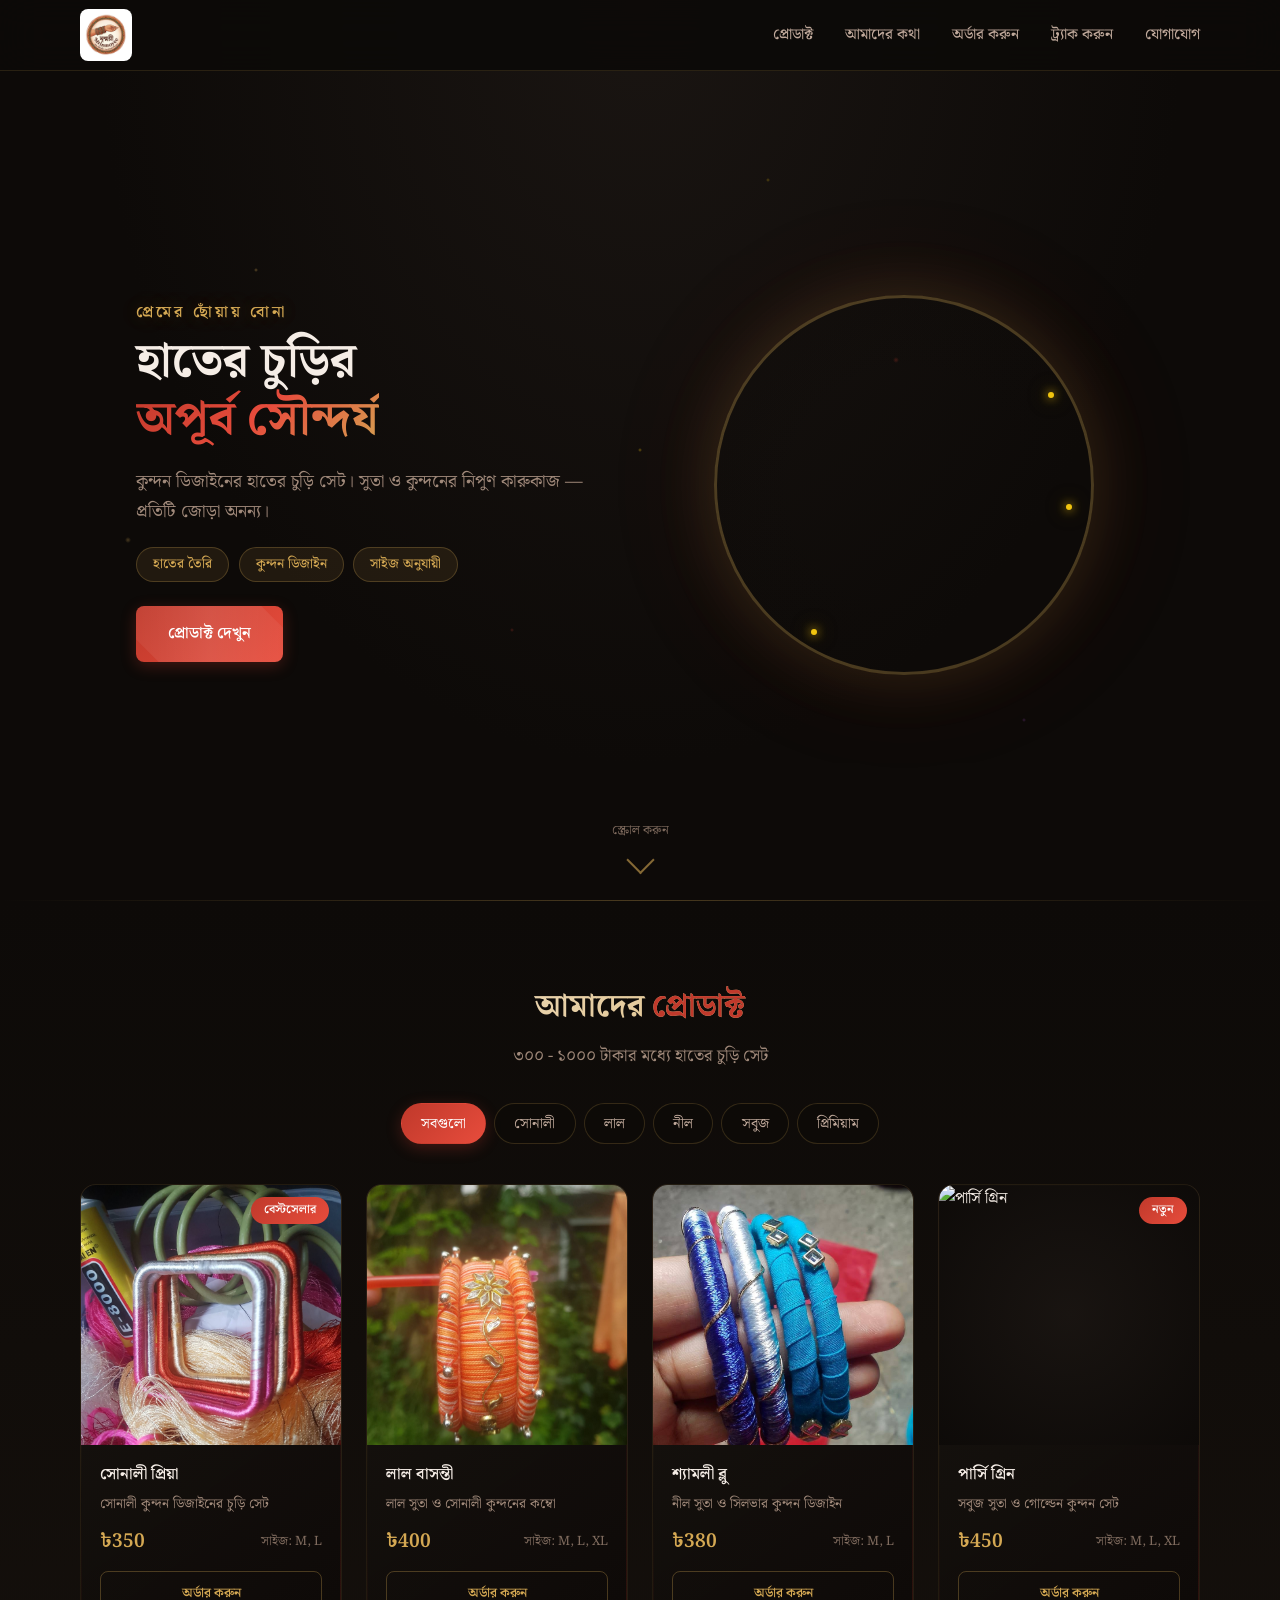
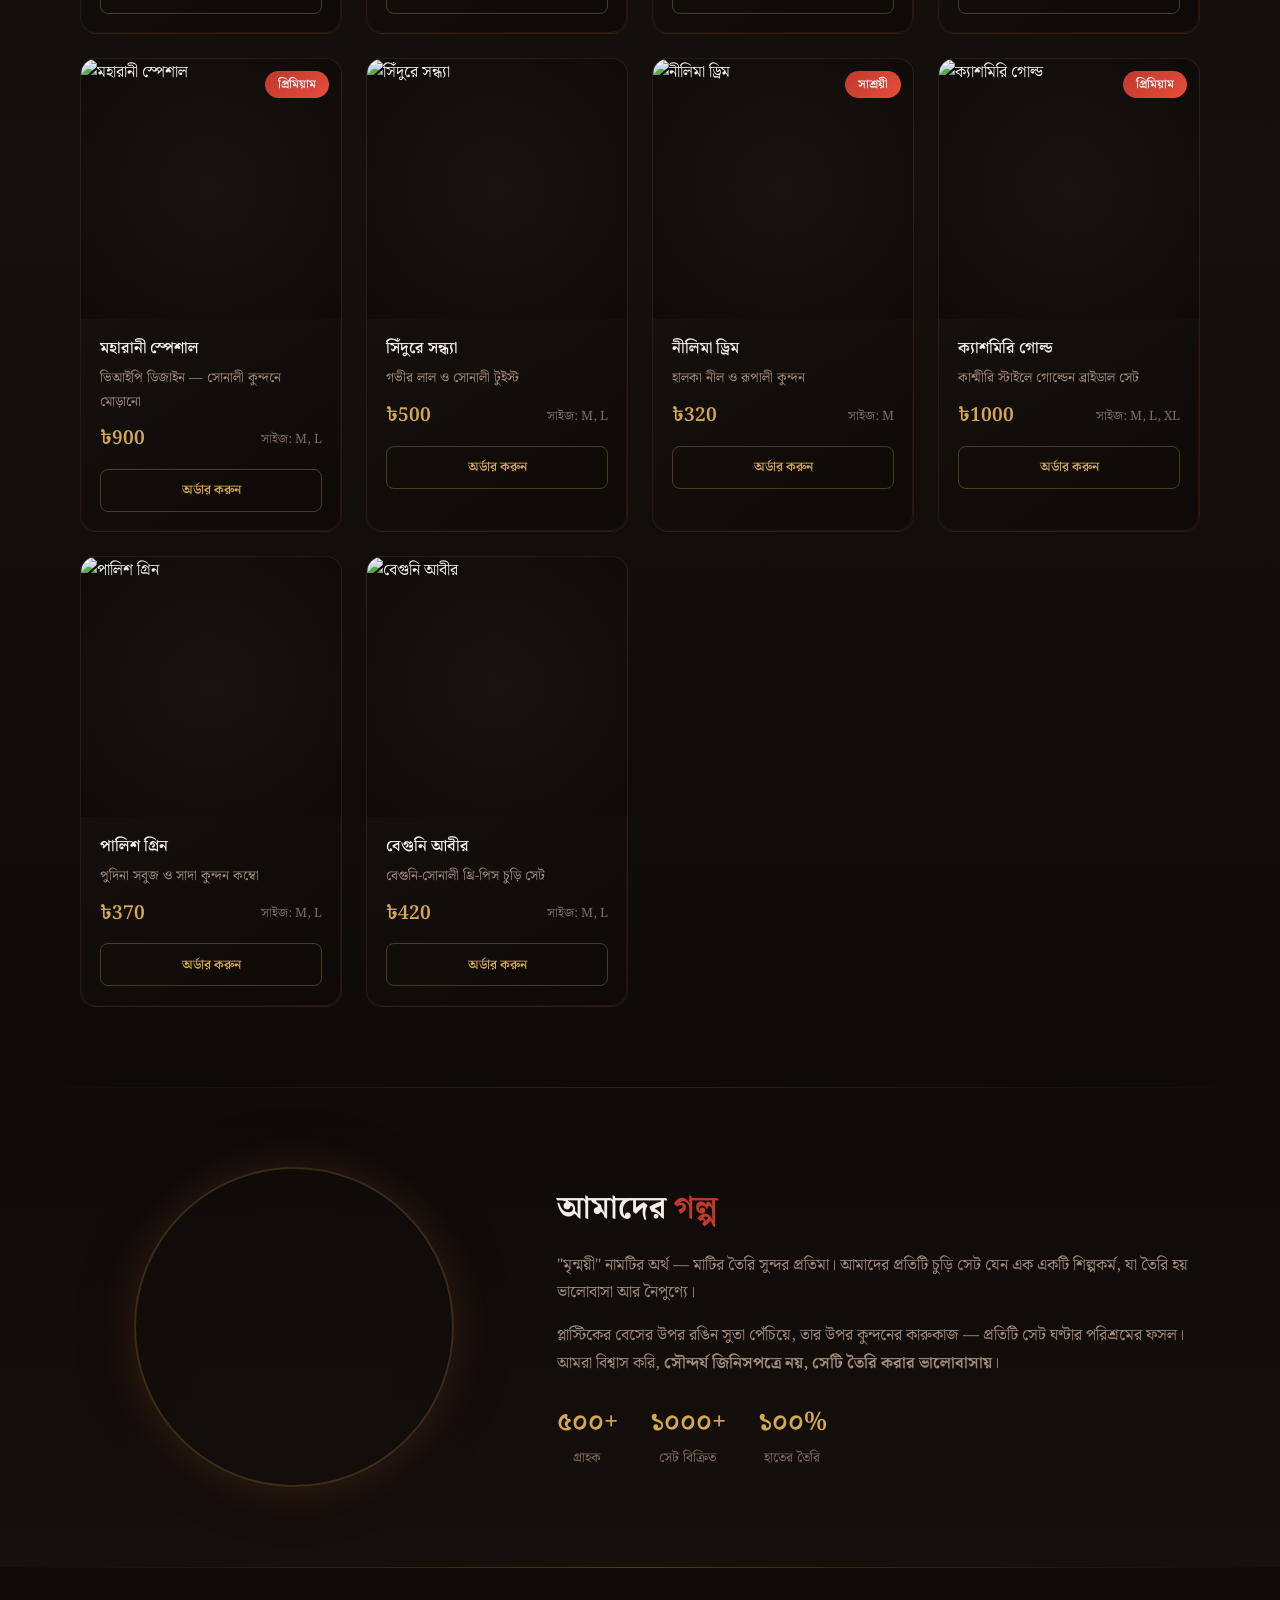
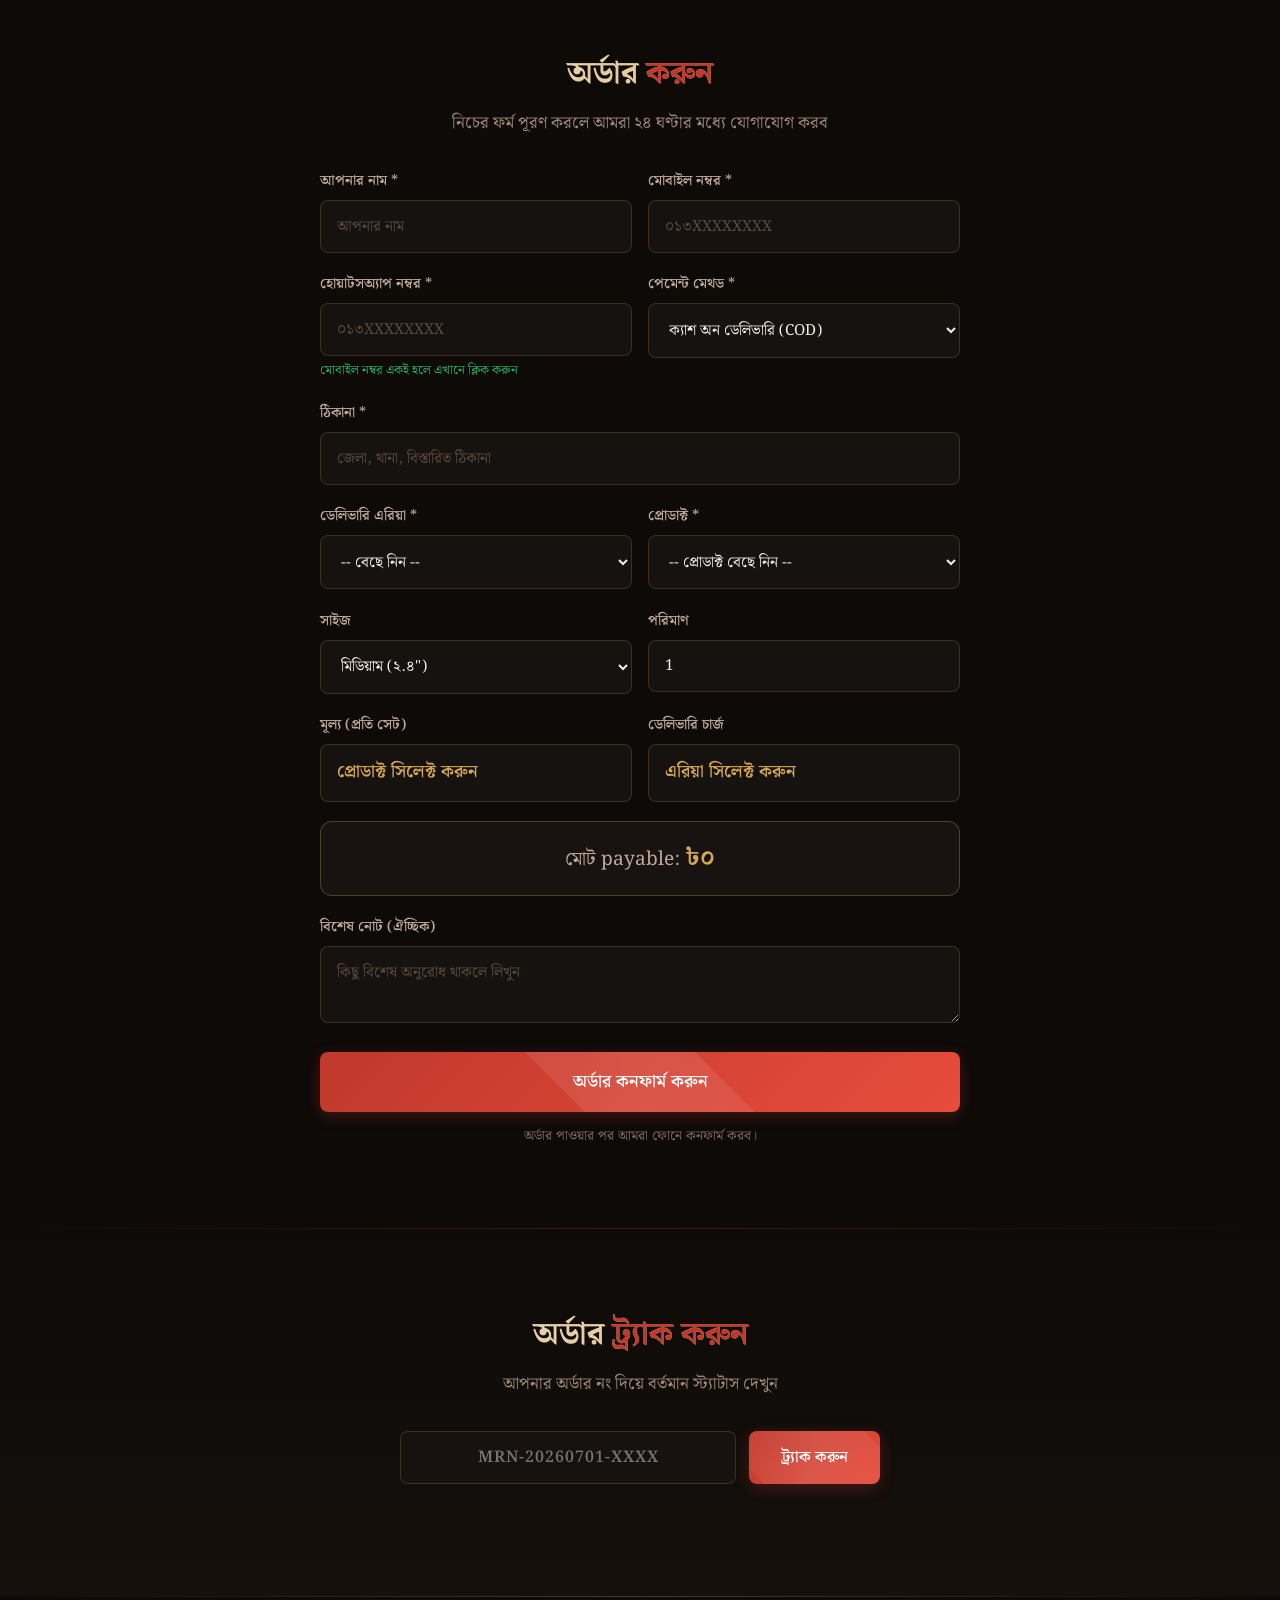
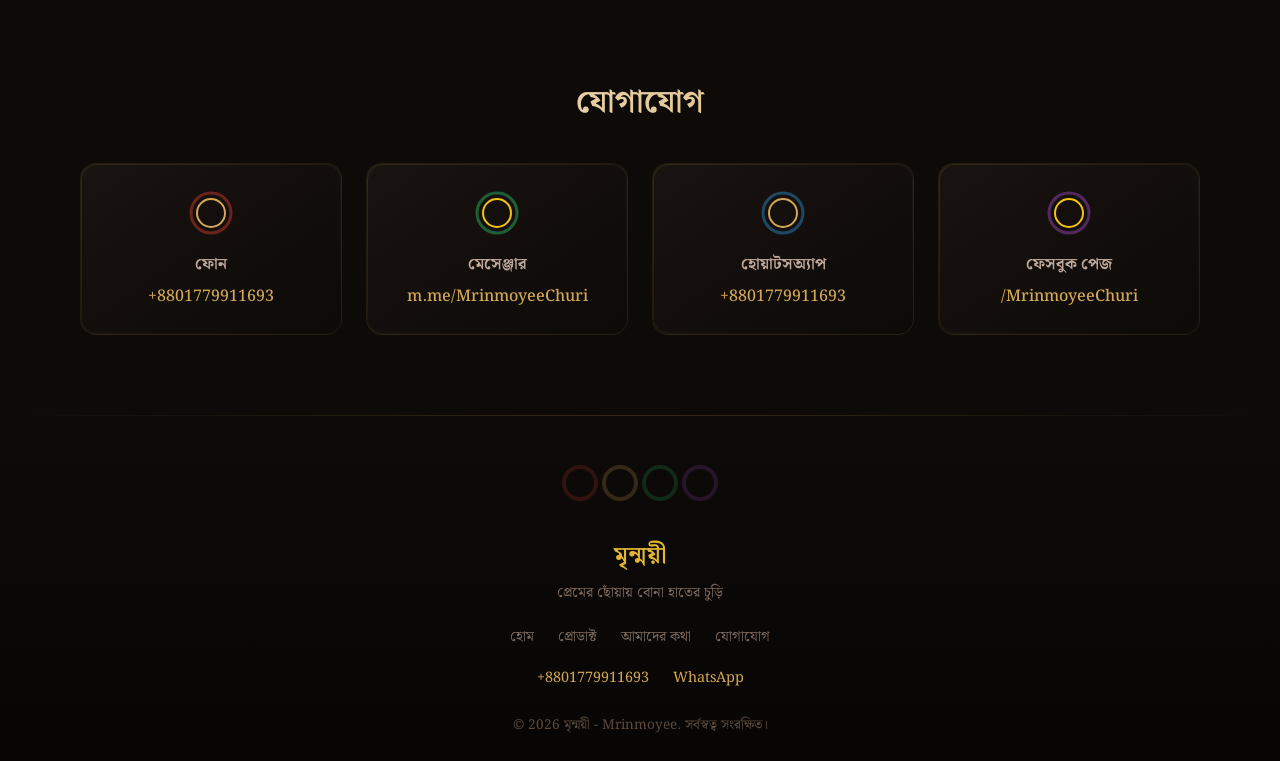
==== commit af7b922a: "add real product photos + Unsplash images for hero/about/products" ====
--- a/index.html
+++ b/index.html
@@ -43,20 +43,7 @@
     <nav class="navbar" id="navbar">
         <div class="container nav-inner">
             <a href="#" class="logo">
-                <span class="logo-icon">
-                    <svg viewBox="0 0 60 60" width="44" height="44">
-                        <circle cx="30" cy="30" r="26" fill="none" stroke="#c0392b" stroke-width="3" opacity="0.6"/>
-                        <circle cx="30" cy="30" r="20" fill="none" stroke="#d4a853" stroke-width="2.5" opacity="0.8"/>
-                        <circle cx="30" cy="30" r="14" fill="none" stroke="#c0392b" stroke-width="2"/>
-                        <circle cx="30" cy="30" r="8" fill="#d4a853" opacity="0.3"/>
-                        <circle cx="30" cy="30" r="3" fill="#c0392b"/>
-                        <circle cx="30" cy="3" r="2.5" fill="#f1c40f"><animate attributeName="opacity" values="1;0.3;1" dur="2s" repeatCount="indefinite"/></circle>
-                        <circle cx="30" cy="57" r="2.5" fill="#f1c40f"><animate attributeName="opacity" values="1;0.3;1" dur="2s" repeatCount="indefinite"/></circle>
-                        <circle cx="3" cy="30" r="2.5" fill="#f1c40f"><animate attributeName="opacity" values="1;0.3;1" dur="2s" repeatCount="indefinite"/></circle>
-                        <circle cx="57" cy="30" r="2.5" fill="#f1c40f"><animate attributeName="opacity" values="1;0.3;1" dur="2s" repeatCount="indefinite"/></circle>
-                    </svg>
-                </span>
-                <span class="logo-text">মৃন্ময়ী</span>
+                <img src="images/logo.jpg" alt="মৃন্ময়ী" class="logo-img" />
             </a>
             <button class="hamburger" id="hamburger" aria-label="মেনু">
                 <span></span><span></span><span></span>
@@ -87,53 +74,15 @@
                 <a href="#products" class="btn btn-primary">প্রোডাক্ট দেখুন</a>
             </div>
             <div class="hero-visual">
-                <div class="bangle-3d-scene" id="bangleScene">
-                    <div class="bangle-3d bangle-3d-outer">
-                        <svg viewBox="0 0 200 200" class="bangle-svg">
-                            <defs>
-                                <linearGradient id="goldGrad" x1="0%" y1="0%" x2="100%" y2="100%">
-                                    <stop offset="0%" stop-color="#f1c40f"/>
-                                    <stop offset="50%" stop-color="#d4a853"/>
-                                    <stop offset="100%" stop-color="#f1c40f"/>
-                                </linearGradient>
-                                <linearGradient id="rubyGrad" x1="0%" y1="0%" x2="100%" y2="100%">
-                                    <stop offset="0%" stop-color="#e74c3c"/>
-                                    <stop offset="50%" stop-color="#c0392b"/>
-                                    <stop offset="100%" stop-color="#e74c3c"/>
-                                </linearGradient>
-                            </defs>
-                            <circle cx="100" cy="100" r="88" fill="none" stroke="url(#goldGrad)" stroke-width="10" opacity="0.6"/>
-                            <circle cx="100" cy="100" r="76" fill="none" stroke="url(#rubyGrad)" stroke-width="8" opacity="0.5"/>
-                            <circle cx="100" cy="100" r="64" fill="none" stroke="#d4a853" stroke-width="6" opacity="0.7"/>
-                            <circle cx="100" cy="100" r="52" fill="none" stroke="#c0392b" stroke-width="5" opacity="0.4"/>
-                        </svg>
-                    </div>
-                    <div class="bangle-3d bangle-3d-mid">
-                        <svg viewBox="0 0 200 200" class="bangle-svg">
-                            <defs>
-                                <linearGradient id="emGrad" x1="0%" y1="0%" x2="100%" y2="100%">
-                                    <stop offset="0%" stop-color="#2ecc71"/>
-                                    <stop offset="50%" stop-color="#27ae60"/>
-                                    <stop offset="100%" stop-color="#2ecc71"/>
-                                </linearGradient>
-                            </defs>
-                            <circle cx="100" cy="100" r="82" fill="none" stroke="url(#emGrad)" stroke-width="9" opacity="0.5"/>
-                            <circle cx="100" cy="100" r="70" fill="none" stroke="#f1c40f" stroke-width="7" opacity="0.6"/>
-                            <circle cx="100" cy="100" r="58" fill="none" stroke="url(#rubyGrad)" stroke-width="5" opacity="0.4"/>
-                        </svg>
-                    </div>
-                    <div class="bangle-3d bangle-3d-inner">
-                        <svg viewBox="0 0 200 200" class="bangle-svg">
-                            <circle cx="100" cy="100" r="78" fill="none" stroke="#d4a853" stroke-width="10" opacity="0.7"/>
-                            <circle cx="100" cy="100" r="66" fill="none" stroke="#c0392b" stroke-width="8" opacity="0.5"/>
-                            <circle cx="100" cy="100" r="54" fill="none" stroke="#f1c40f" stroke-width="6" opacity="0.6"/>
-                            <circle cx="100" cy="100" r="42" fill="none" stroke="#8e44ad" stroke-width="5" opacity="0.4"/>
-                        </svg>
-                    </div>
+                <div class="hero-image-frame" id="bangleScene">
+                    <img src="https://images.unsplash.com/photo-1611591437281-460bfbe1220a?w=600&q=80" alt="বালা" class="hero-main-image" loading="lazy" />
+                    <div class="hero-image-overlay"></div>
                     <div class="bangle-sparkle s1"></div>
                     <div class="bangle-sparkle s2"></div>
                     <div class="bangle-sparkle s3"></div>
                     <div class="bangle-sparkle s4"></div>
+                    <div class="hero-ring ring-1"></div>
+                    <div class="hero-ring ring-2"></div>
                 </div>
             </div>
         </div>
@@ -164,26 +113,9 @@
     <section class="about" id="about">
         <div class="container about-grid">
             <div class="about-visual">
-                <div class="about-bangle-display">
-                    <svg viewBox="0 0 120 120" class="about-bangle-svg">
-                        <circle cx="60" cy="60" r="50" fill="none" stroke="#c0392b" stroke-width="5" opacity="0.6"/>
-                        <circle cx="60" cy="60" r="40" fill="none" stroke="#d4a853" stroke-width="4" opacity="0.8"/>
-                        <circle cx="60" cy="60" r="30" fill="none" stroke="#c0392b" stroke-width="3"/>
-                    </svg>
-                </div>
-                <div class="about-bangle-display">
-                    <svg viewBox="0 0 120 120" class="about-bangle-svg">
-                        <circle cx="60" cy="60" r="48" fill="none" stroke="#27ae60" stroke-width="5" opacity="0.5"/>
-                        <circle cx="60" cy="60" r="38" fill="none" stroke="#f1c40f" stroke-width="4" opacity="0.7"/>
-                        <circle cx="60" cy="60" r="28" fill="none" stroke="#8e44ad" stroke-width="3" opacity="0.5"/>
-                    </svg>
-                </div>
-                <div class="about-bangle-display">
-                    <svg viewBox="0 0 120 120" class="about-bangle-svg">
-                        <circle cx="60" cy="60" r="46" fill="none" stroke="#2980b9" stroke-width="5" opacity="0.5"/>
-                        <circle cx="60" cy="60" r="36" fill="none" stroke="#c0392b" stroke-width="4" opacity="0.6"/>
-                        <circle cx="60" cy="60" r="26" fill="none" stroke="#f1c40f" stroke-width="3" opacity="0.8"/>
-                    </svg>
+                <div class="about-image-frame">
+                    <img src="https://images.unsplash.com/photo-1606760227091-3dd870d97f1d?w=500&q=80" alt="বালা" class="about-image" loading="lazy" />
+                    <div class="about-image-decoration"></div>
                 </div>
             </div>
             <div class="about-text">
--- a/style.css
+++ b/style.css
@@ -81,25 +81,19 @@
 .logo {
     display: flex;
     align-items: center;
-    gap: 10px;
-    position: relative;
-}
-.logo-icon {
-    display: flex;
-    align-items: center;
+    position: relative;
+}
+.logo-img {
+    height: 52px;
+    width: auto;
+    border-radius: 8px;
     animation: logoGlow 3s ease-in-out infinite;
-}
+    transition: transform 0.3s;
+}
+.logo-img:hover { transform: scale(1.05); }
 @keyframes logoGlow {
     0%, 100% { filter: drop-shadow(0 0 4px rgba(212, 168, 83, 0.3)); }
     50% { filter: drop-shadow(0 0 12px rgba(212, 168, 83, 0.6)); }
-}
-.logo-text {
-    font-size: 1.5rem;
-    font-weight: 700;
-    background: linear-gradient(135deg, #d4a853, #f1c40f, #d4a853);
-    -webkit-background-clip: text;
-    -webkit-text-fill-color: transparent;
-    background-clip: text;
 }
 .nav-links { display: flex; gap: 2rem; }
 .nav-links a {
@@ -198,7 +192,7 @@
     color: #d4a853;
 }
 
-/* ========== 3D Bangle Scene ========== */
+/* ========== Hero Visual ========== */
 .hero-visual {
     position: relative;
     height: 500px;
@@ -207,46 +201,56 @@
     justify-content: center;
     perspective: 1200px;
 }
-.bangle-3d-scene {
-    position: relative;
-    width: 320px;
-    height: 320px;
-    transform-style: preserve-3d;
-    animation: bangleFloat 8s ease-in-out infinite;
-}
-@keyframes bangleFloat {
-    0%, 100% { transform: rotateX(5deg) rotateY(0deg) translateY(0); }
-    25% { transform: rotateX(8deg) rotateY(10deg) translateY(-10px); }
-    50% { transform: rotateX(3deg) rotateY(5deg) translateY(0); }
-    75% { transform: rotateX(10deg) rotateY(-5deg) translateY(-15px); }
-}
-.bangle-3d {
+.hero-image-frame {
+    position: relative;
+    width: 380px;
+    height: 380px;
+    border-radius: 50%;
+    overflow: hidden;
+    animation: heroFloat 8s ease-in-out infinite;
+    box-shadow: 0 0 60px rgba(212, 168, 83, 0.15), 0 0 120px rgba(192, 57, 43, 0.1);
+    border: 3px solid rgba(212, 168, 83, 0.3);
+}
+@keyframes heroFloat {
+    0%, 100% { transform: rotateY(0deg) translateY(0); }
+    25% { transform: rotateY(5deg) translateY(-8px); }
+    50% { transform: rotateY(0deg) translateY(0); }
+    75% { transform: rotateY(-5deg) translateY(-12px); }
+}
+.hero-main-image {
+    width: 100%;
+    height: 100%;
+    object-fit: cover;
+    display: block;
+}
+.hero-image-overlay {
     position: absolute;
     inset: 0;
-    display: flex;
-    align-items: center;
-    justify-content: center;
-    transform-style: preserve-3d;
-    backface-visibility: visible;
-}
-.bangle-3d-outer {
-    animation: bangleSpin 20s linear infinite;
-    transform: rotateY(0deg) translateZ(30px);
-}
-.bangle-3d-mid {
-    animation: bangleSpin 15s linear infinite reverse;
-    transform: rotateY(45deg) translateZ(10px) scale(0.85);
-}
-.bangle-3d-inner {
-    animation: bangleSpin 12s linear infinite;
-    transform: rotateY(-30deg) translateZ(-10px) scale(0.7);
-}
-@keyframes bangleSpin {
-    0% { transform: rotateY(0deg); }
-    100% { transform: rotateY(360deg); }
-}
-.bangle-svg { width: 100%; height: 100%; filter: drop-shadow(0 0 30px rgba(212, 168, 83, 0.2)); }
-
+    background: radial-gradient(circle at 50% 50%, transparent 40%, rgba(13, 10, 8, 0.4) 100%);
+    pointer-events: none;
+}
+.hero-ring {
+    position: absolute;
+    border-radius: 50%;
+    border: 2px solid rgba(212, 168, 83, 0.2);
+    animation: ringPulse 4s ease-in-out infinite;
+    pointer-events: none;
+}
+.ring-1 {
+    inset: -20px;
+    border-width: 3px;
+    animation-delay: 0s;
+}
+.ring-2 {
+    inset: -40px;
+    border-width: 1px;
+    border-color: rgba(192, 57, 43, 0.15);
+    animation-delay: -2s;
+}
+@keyframes ringPulse {
+    0%, 100% { transform: scale(1); opacity: 0.5; }
+    50% { transform: scale(1.05); opacity: 1; }
+}
 /* Sparkles */
 .bangle-sparkle {
     position: absolute;
@@ -255,11 +259,12 @@
     background: #f1c40f;
     box-shadow: 0 0 10px #f1c40f, 0 0 20px rgba(241, 196, 15, 0.5);
     animation: sparkle 2s ease-in-out infinite;
-}
-.s1 { top: 10%; left: 20%; animation-delay: 0s; }
-.s2 { top: 60%; right: 15%; animation-delay: 0.5s; }
-.s3 { bottom: 15%; left: 30%; animation-delay: 1s; }
-.s4 { top: 30%; right: 25%; animation-delay: 1.5s; }
+    z-index: 2;
+}
+.s1 { top: 5%; left: 15%; animation-delay: 0s; }
+.s2 { top: 55%; right: 5%; animation-delay: 0.5s; }
+.s3 { bottom: 10%; left: 25%; animation-delay: 1s; }
+.s4 { top: 25%; right: 10%; animation-delay: 1.5s; }
 @keyframes sparkle {
     0%, 100% { opacity: 0; transform: scale(0); }
     50% { opacity: 1; transform: scale(1.5); }
@@ -413,7 +418,14 @@
     position: relative;
     overflow: hidden;
 }
-.product-img .bangle-card-svg { width: 80%; height: 80%; }
+.product-photo {
+    width: 100%;
+    height: 100%;
+    object-fit: cover;
+    display: block;
+    transition: transform 0.5s;
+}
+.product-card:hover .product-photo { transform: scale(1.08); }
 .product-tag {
     position: absolute;
     top: 12px;
@@ -494,29 +506,36 @@
 }
 .about-visual {
     display: flex;
-    flex-wrap: wrap;
-    gap: 1rem;
     justify-content: center;
+    align-items: center;
     perspective: 800px;
 }
-.about-bangle-display {
-    width: 120px;
-    height: 120px;
-    background: radial-gradient(circle, rgba(26,21,18,0.8), transparent);
+.about-image-frame {
+    position: relative;
+    width: 320px;
+    height: 320px;
     border-radius: 50%;
-    display: flex;
-    align-items: center;
-    justify-content: center;
-    animation: aboutBangle 6s ease-in-out infinite;
-    transform-style: preserve-3d;
-}
-.about-bangle-display:nth-child(2) { animation-delay: -2s; }
-.about-bangle-display:nth-child(3) { animation-delay: -4s; }
-@keyframes aboutBangle {
+    overflow: hidden;
+    animation: aboutImageFloat 6s ease-in-out infinite;
+    box-shadow: 0 0 40px rgba(212, 168, 83, 0.1), 0 0 80px rgba(192, 57, 43, 0.08);
+    border: 2px solid rgba(212, 168, 83, 0.2);
+}
+@keyframes aboutImageFloat {
     0%, 100% { transform: rotateY(0deg) translateY(0); }
-    50% { transform: rotateY(30deg) translateY(-10px); }
-}
-.about-bangle-svg { width: 100%; height: 100%; }
+    50% { transform: rotateY(15deg) translateY(-8px); }
+}
+.about-image {
+    width: 100%;
+    height: 100%;
+    object-fit: cover;
+    display: block;
+}
+.about-image-decoration {
+    position: absolute;
+    inset: 0;
+    background: radial-gradient(circle at 50% 50%, transparent 40%, rgba(13, 10, 8, 0.3) 100%);
+    pointer-events: none;
+}
 .about-text h2 { font-size: 2rem; margin-bottom: 1rem; }
 .about-text h2 span { color: #c0392b; }
 .about-text p { margin-bottom: 1rem; color: #a0897a; }
@@ -900,7 +919,7 @@
     .hero-desc { margin-left: auto; margin-right: auto; }
     .hero-badges { justify-content: center; }
     .hero-visual { height: 320px; }
-    .bangle-3d-scene { width: 240px; height: 240px; }
+    .hero-image-frame { width: 260px; height: 260px; }
     .about-grid {
         grid-template-columns: 1fr;
         text-align: center;
@@ -920,5 +939,5 @@
     .hero-text h1 { font-size: 1.8rem; }
     .section-title { font-size: 1.5rem; }
     .hero-visual { height: 260px; }
-    .bangle-3d-scene { width: 200px; height: 200px; }
-}
+    .hero-image-frame { width: 200px; height: 200px; }
+}
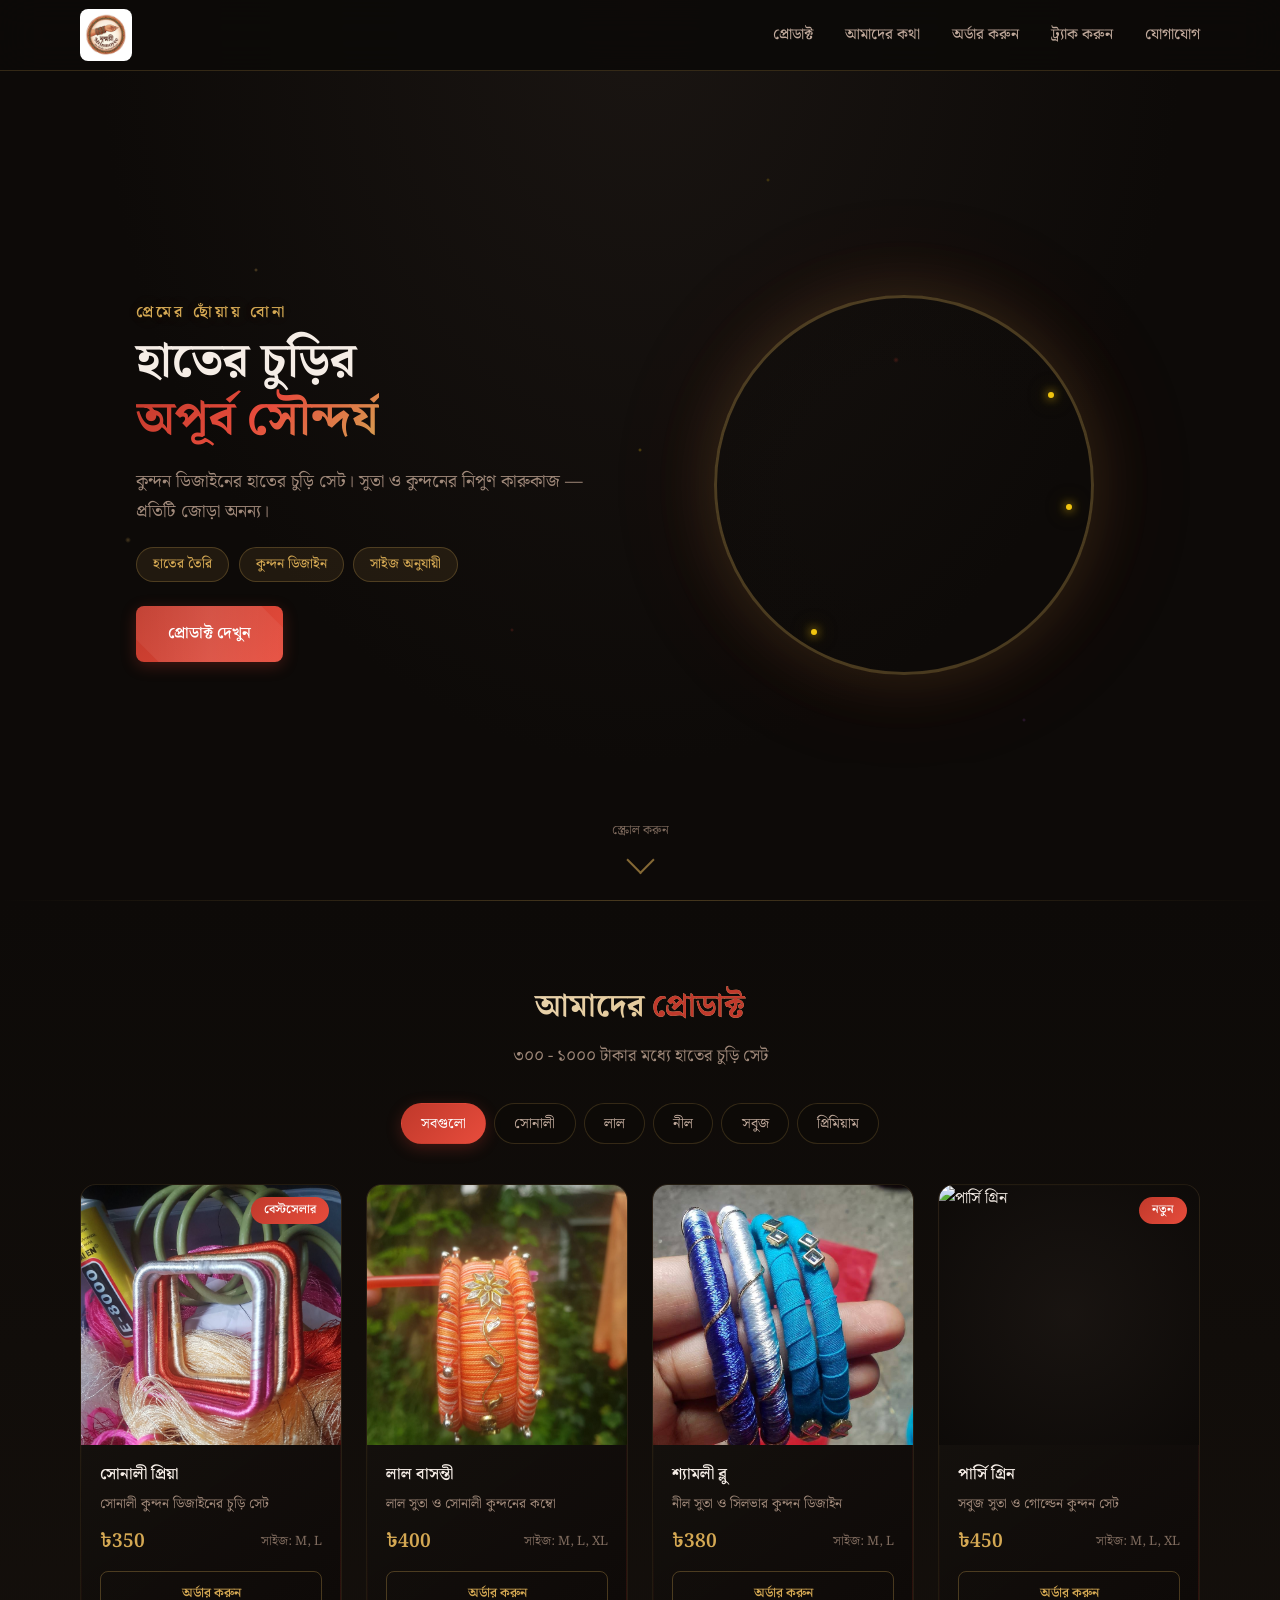
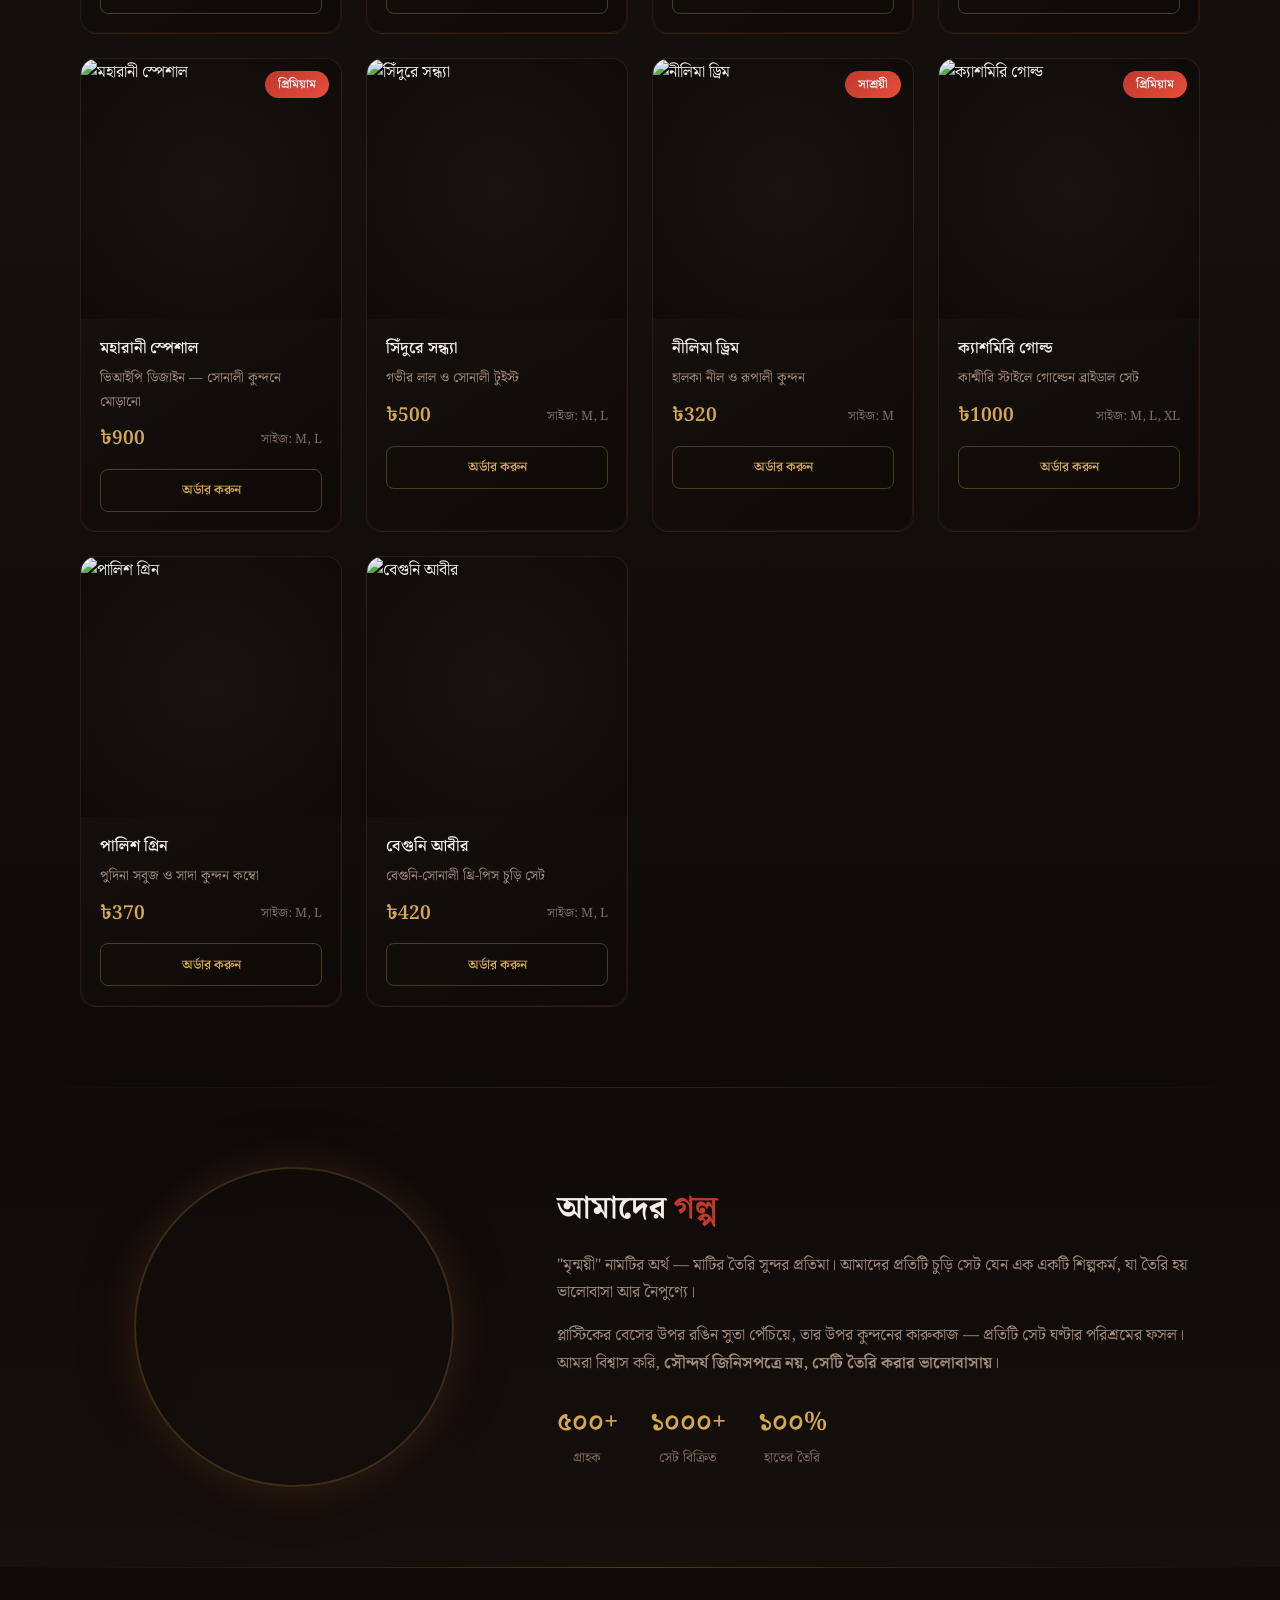
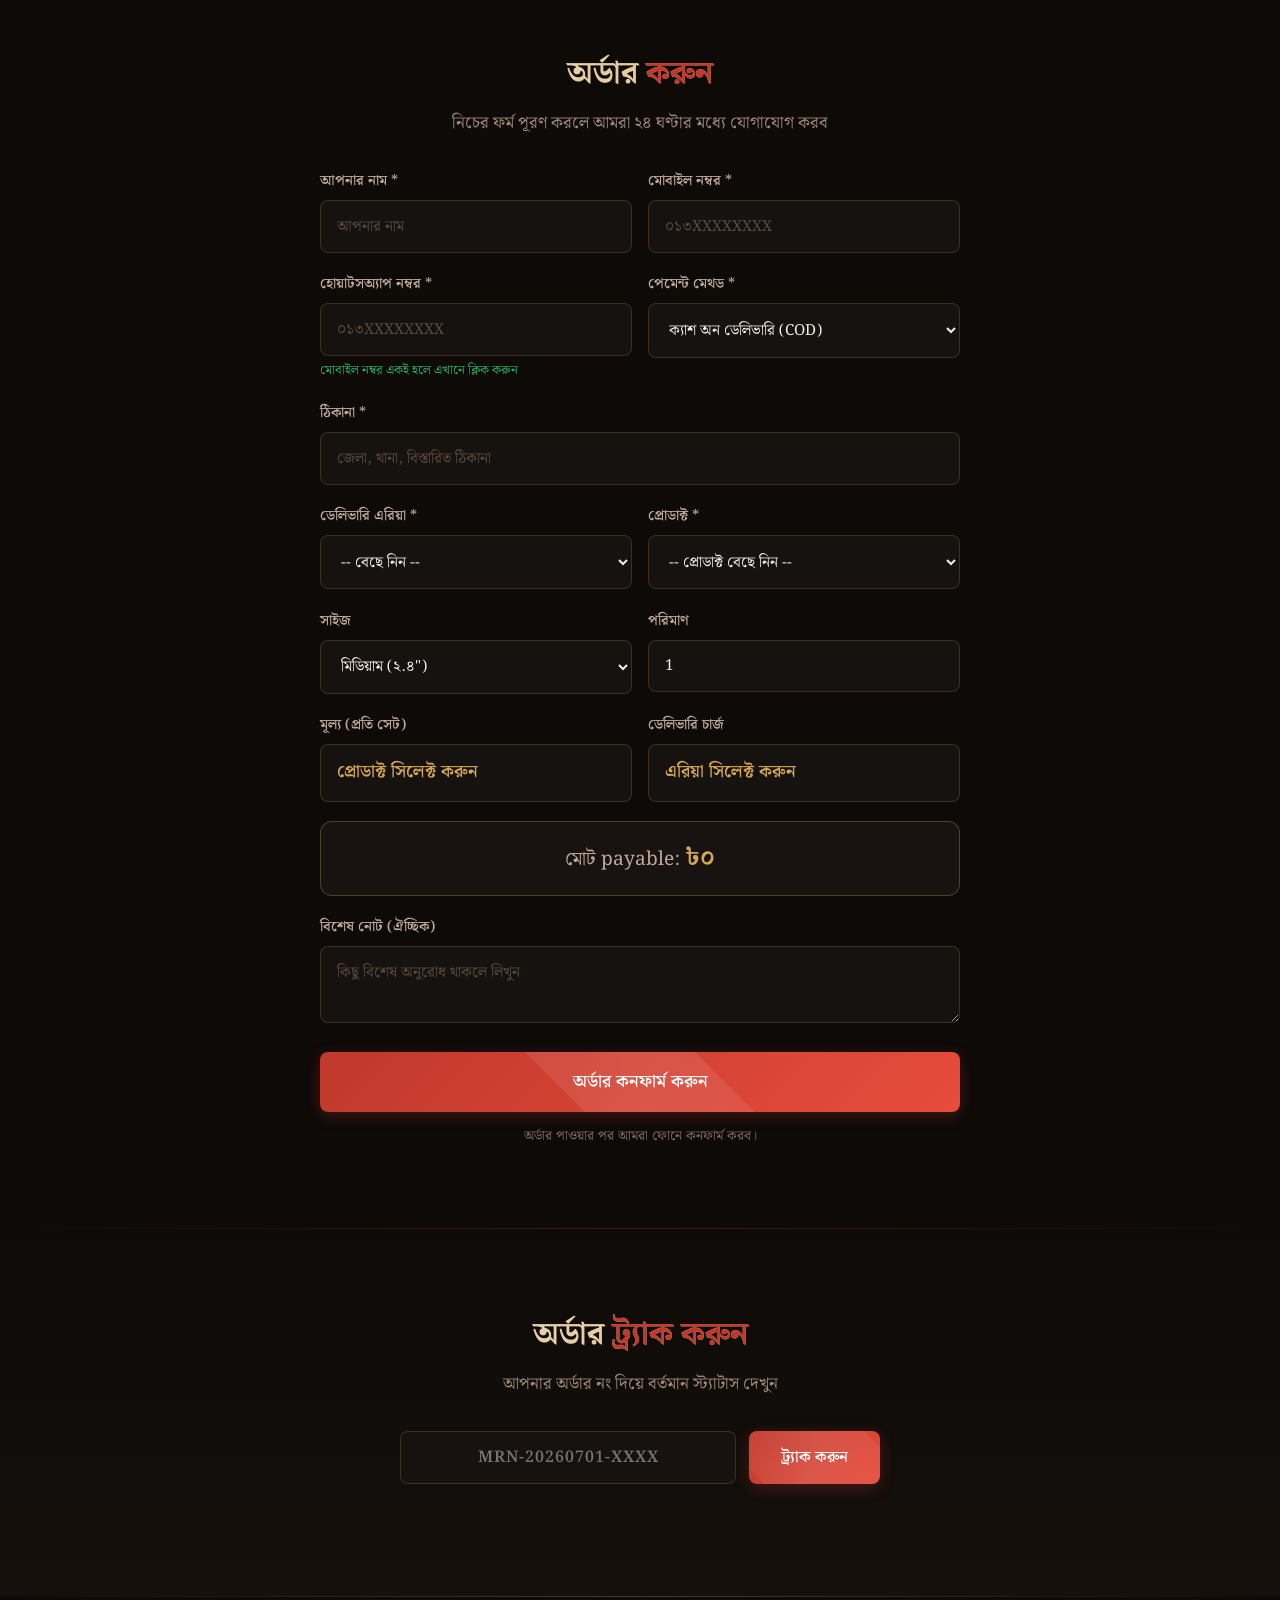
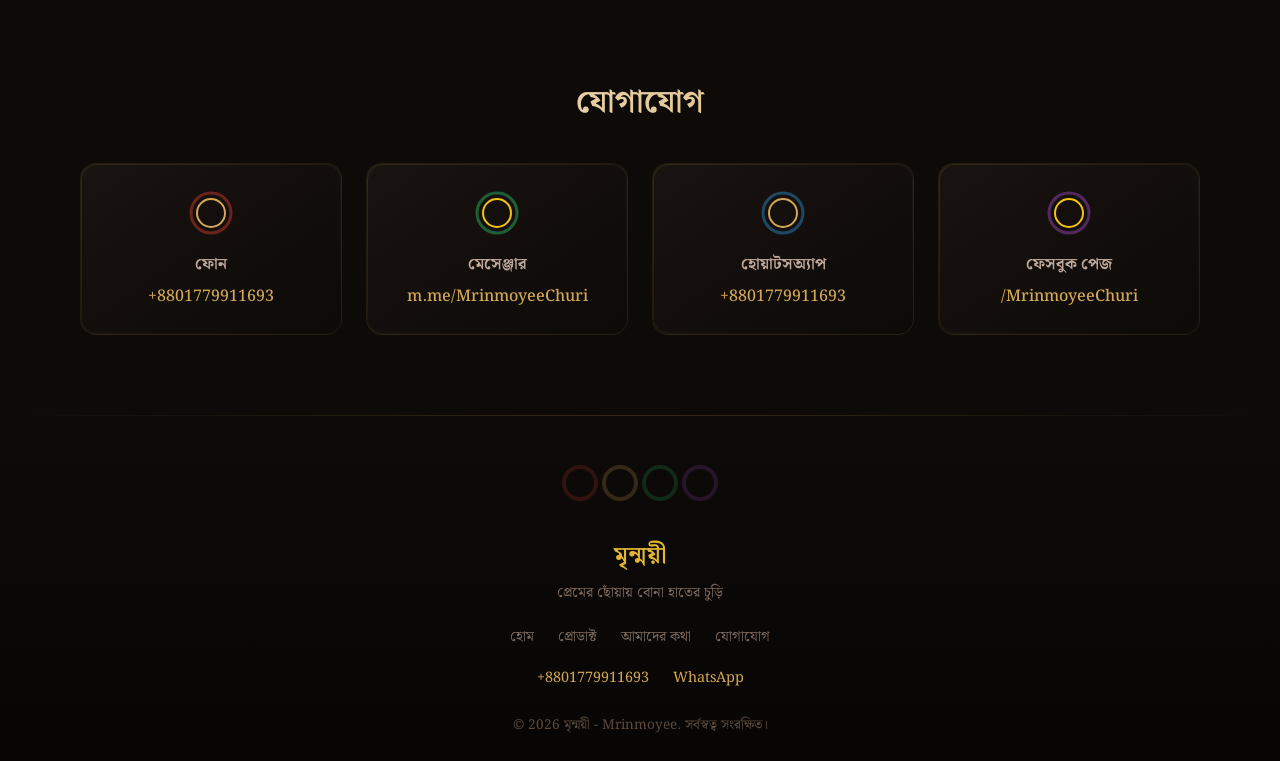
==== commit ccb0f97e: "v6: API URL update, security fixes, XSS protection, POST migration, token auth" ====
--- a/index.html
+++ b/index.html
@@ -6,7 +6,7 @@
     <title>মৃন্ময়ী - Mrinmoyee | হাতের চুড়ির সৌন্দর্য</title>
     <meta name="description" content="মৃন্ময়ী - প্রেমের ছোঁয়ায় বোনা হাতের চুড়ি। কুন্দন ডিজাইনের হাতের চুড়ি সেট কিনুন ৩০০-১০০০ টাকায়।" />
     <link rel="preconnect" href="https://fonts.googleapis.com" />
-    <link href="https://fonts.googleapis.com/css2?family=Noto+Serif+Bengali:wght@400;600;700&family=Inter:wght@400;500;600&display=swap" rel="stylesheet" />
+    <link href="https://fonts.googleapis.com/css2?family=Noto+Serif+Bengali:wght@400;600;700&family=Inter:wght@400;500;600&display=swap" rel="stylesheet" media="print" onload="this.media='all'" />
     <link rel="stylesheet" href="style.css" />
     <script>
     !function(f,b,e,v,n,t,s)
@@ -75,7 +75,7 @@
             </div>
             <div class="hero-visual">
                 <div class="hero-image-frame" id="bangleScene">
-                    <img src="https://images.unsplash.com/photo-1611591437281-460bfbe1220a?w=600&q=80" alt="বালা" class="hero-main-image" loading="lazy" />
+                    <img src="https://images.unsplash.com/photo-1605100804763-247f67b3557e?w=600&q=80" alt="বালা" class="hero-main-image" loading="lazy" />
                     <div class="hero-image-overlay"></div>
                     <div class="bangle-sparkle s1"></div>
                     <div class="bangle-sparkle s2"></div>
@@ -114,7 +114,7 @@
         <div class="container about-grid">
             <div class="about-visual">
                 <div class="about-image-frame">
-                    <img src="https://images.unsplash.com/photo-1606760227091-3dd870d97f1d?w=500&q=80" alt="বালা" class="about-image" loading="lazy" />
+                    <img src="https://images.unsplash.com/photo-1599643478518-a784e5dc4c8f?w=500&q=80" alt="বালা" class="about-image" loading="lazy" />
                     <div class="about-image-decoration"></div>
                 </div>
             </div>
@@ -136,7 +136,7 @@
         <div class="container">
             <h2 class="section-title">অর্ডার <span>করুন</span></h2>
             <p class="section-sub">নিচের ফর্ম পূরণ করলে আমরা ২৪ ঘণ্টার মধ্যে যোগাযোগ করব</p>
-            <form class="order-form" id="orderForm" action="https://script.google.com/macros/s/AKfycbx_mSFby4uET0ACqFEdVvw1u954wOQj4kkb-bBLTsKxGAxZcxYcHjae21Y_AVD1EjmvEA/exec" method="GET">
+            <form class="order-form" id="orderForm" action="https://script.google.com/macros/s/AKfycby9DN7ozaee-W51bySAIi37axP-0TWIt-3tRxLTpgBozDWcPkFE3ts9GMGzPrWdCPj_8w/exec" method="POST">
                 <div class="form-row">
                     <div class="form-group">
                         <label>আপনার নাম *</label>
@@ -209,7 +209,6 @@
                         <input type="hidden" name="delivery_charge" id="deliveryChargeInput" value="0" />
                     </div>
                 </div>
-                <input type="hidden" name="discount" id="discountInput" value="0" />
                 <div class="total-box" id="totalBox">
                     <span>মোট payable: </span>
                     <strong id="totalAmount">৳০</strong>
--- a/style.css
+++ b/style.css
@@ -1,10 +1,31 @@
 /* ========== Reset & Base ========== */
+:root {
+    --bg-primary: #0d0a08;
+    --bg-secondary: #1a1512;
+    --bg-card: #15100c;
+    --text-primary: #f5ede6;
+    --text-muted: #a0897a;
+    --text-dim: #7f6b5e;
+    --text-dark: #5a4a3d;
+    --gold: #d4a853;
+    --gold-light: #f1c40f;
+    --red: #c0392b;
+    --red-light: #e74c3c;
+    --green: #27ae60;
+    --green-light: #2ecc71;
+    --blue: #2980b9;
+    --purple: #8e44ad;
+    --border-gold: rgba(212, 168, 83, 0.2);
+    --border-glow: rgba(212, 168, 83, 0.3);
+    --shadow-red: rgba(192, 57, 43, 0.3);
+    --shadow-gold: rgba(212, 168, 83, 0.15);
+}
 *, *::before, *::after { box-sizing: border-box; margin: 0; padding: 0; }
 html { scroll-behavior: smooth; }
 body {
     font-family: 'Noto Serif Bengali', 'Inter', sans-serif;
-    background: #0d0a08;
-    color: #f5ede6;
+    background: var(--bg-primary);
+    color: var(--text-primary);
     line-height: 1.7;
     overflow-x: hidden;
 }
@@ -70,7 +91,7 @@
     backdrop-filter: blur(20px);
     -webkit-backdrop-filter: blur(20px);
     z-index: 1000;
-    border-bottom: 1px solid rgba(212, 168, 83, 0.15);
+    border-bottom: 1px solid var(--border-gold);
 }
 .nav-inner {
     display: flex;
@@ -151,12 +172,12 @@
 }
 .hero-tagline {
     font-size: 1rem;
-    color: #d4a853;
+    color: var(--gold);
     letter-spacing: 3px;
     text-transform: uppercase;
     font-weight: 600;
     margin-bottom: 0.5rem;
-    text-shadow: 0 0 20px rgba(212, 168, 83, 0.3);
+    text-shadow: 0 0 20px var(--shadow-gold);
 }
 .hero-text h1 {
     font-size: 3rem;
@@ -558,7 +579,7 @@
 /* ========== Order Form ========== */
 .order-section {
     padding: 5rem 0;
-    background: #0d0a08;
+    background: var(--bg-primary);
     position: relative;
 }
 .order-section::before {
@@ -770,7 +791,7 @@
 /* ========== Contact ========== */
 .contact {
     padding: 5rem 0;
-    background: #0d0a08;
+    background: var(--bg-primary);
     position: relative;
 }
 .contact::before {
